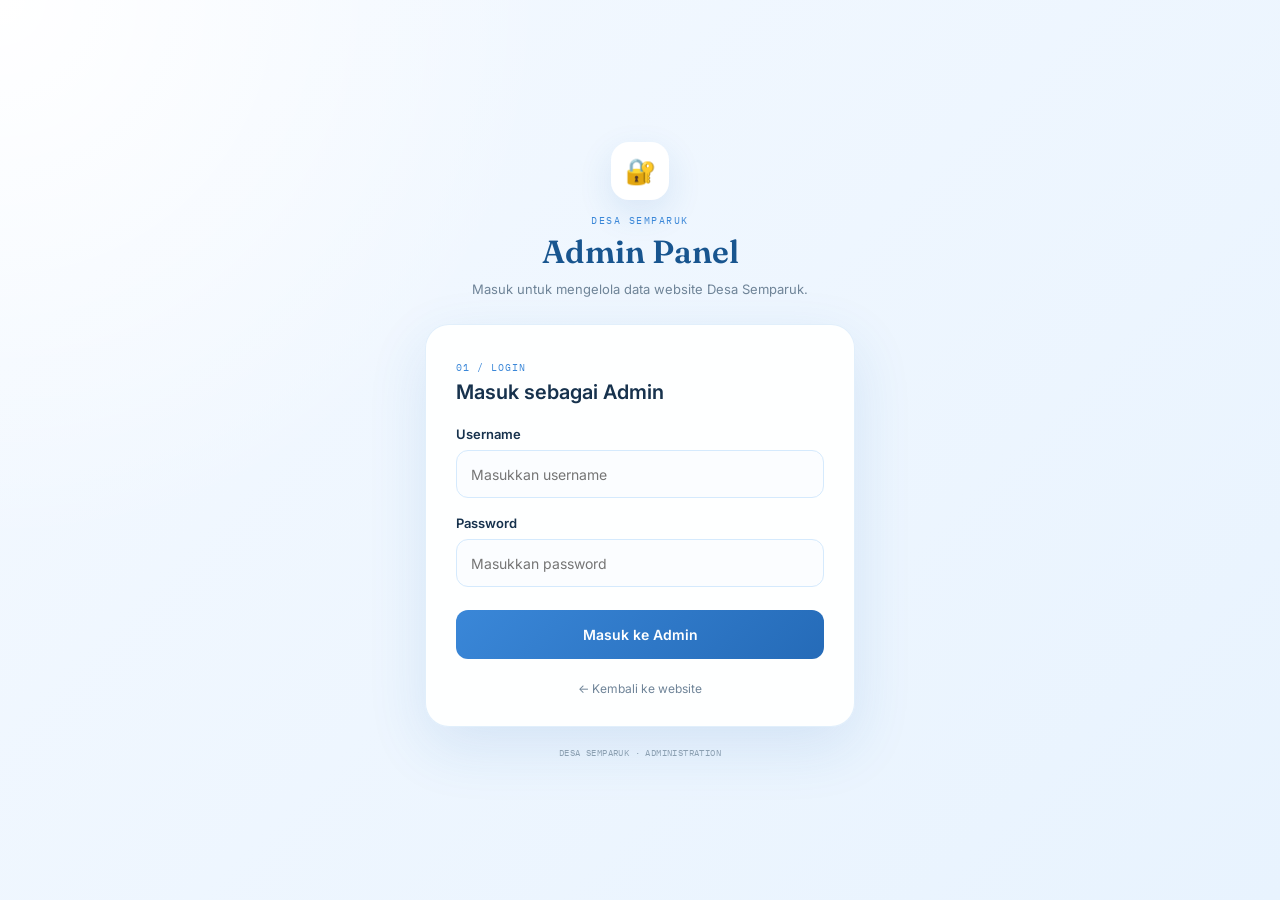
==== admin.html @ 19026e54 "Update admin.html" ====
<!DOCTYPE html>
<html lang="id">

<head>

  <meta charset="UTF-8">

  <meta
    name="viewport"
    content="width=device-width, initial-scale=1.0"
  >

  <title>Admin Desa Semparuk</title>


  <!-- GOOGLE FONTS -->

  <link rel="preconnect" href="https://fonts.googleapis.com">

  <link
    rel="preconnect"
    href="https://fonts.gstatic.com"
    crossorigin
  >

  <link
    href="https://fonts.googleapis.com/css2?family=Fraunces:opsz,wght@9..144,500;9..144,600&family=IBM+Plex+Mono:wght@400;500&family=Inter:wght@400;500;600&display=swap"
    rel="stylesheet"
  >


  <style>

    :root{
      --white:#ffffff;

      --sky-50:#f4f9ff;
      --sky-100:#e8f3fe;
      --sky-200:#d5eafd;

      --blue-400:#5da5e8;
      --blue-500:#3a87d8;
      --blue-600:#256bb8;
      --blue-700:#18558f;

      --text:#17324d;
      --muted:#6f8498;
    }


    *{
      margin:0;
      padding:0;
      box-sizing:border-box;
    }


    body{

      min-height:100vh;

      font-family:'Inter',sans-serif;

      color:var(--text);

      background:
        radial-gradient(
          circle at top left,
          #ffffff 0%,
          transparent 35%
        ),
        linear-gradient(
          135deg,
          var(--sky-50),
          var(--sky-100)
        );

      display:flex;

      align-items:center;

      justify-content:center;

      padding:24px;

    }


    .login-wrapper{

      width:100%;

      max-width:430px;

    }


    .brand{

      text-align:center;

      margin-bottom:25px;

    }


    .brand-icon{

      width:58px;

      height:58px;

      margin:0 auto 14px;

      border-radius:18px;

      display:flex;

      align-items:center;

      justify-content:center;

      background:var(--white);

      box-shadow:
        0 12px 35px
        rgba(37,107,184,.12);

      font-size:25px;

    }


    .brand small{

      display:block;

      margin-bottom:5px;

      font-family:'IBM Plex Mono',monospace;

      font-size:10px;

      letter-spacing:1.5px;

      color:var(--blue-500);

      text-transform:uppercase;

    }


    .brand h1{

      font-family:'Fraunces',serif;

      font-size:32px;

      font-weight:600;

      color:var(--blue-700);

    }


    .brand p{

      margin-top:8px;

      color:var(--muted);

      font-size:13px;

      line-height:1.6;

    }


    .login-card{

      background:rgba(255,255,255,.92);

      border:
        1px solid
        rgba(93,165,232,.18);

      border-radius:24px;

      padding:30px;

      box-shadow:
        0 20px 60px
        rgba(37,107,184,.12);

    }


    .card-title{

      margin-bottom:22px;

    }


    .card-title span{

      font-family:'IBM Plex Mono',monospace;

      font-size:10px;

      color:var(--blue-500);

      letter-spacing:1px;

    }


    .card-title h2{

      margin-top:5px;

      font-size:20px;

      font-weight:600;

    }


    .form-group{

      margin-bottom:17px;

    }


    .form-group label{

      display:block;

      margin-bottom:8px;

      font-size:13px;

      font-weight:600;

    }


    .input-wrap input{

      width:100%;

      height:48px;

      border:
        1px solid
        var(--sky-200);

      border-radius:12px;

      padding:0 14px;

      outline:none;

      background:#fbfdff;

      color:var(--text);

      font-family:'Inter',sans-serif;

      font-size:14px;

      transition:.25s ease;

    }


    .input-wrap input:focus{

      border-color:var(--blue-400);

      box-shadow:
        0 0 0 4px
        rgba(93,165,232,.10);

      background:#fff;

    }


    .login-button{

      width:100%;

      height:49px;

      margin-top:6px;

      border:0;

      border-radius:12px;

      background:
        linear-gradient(
          135deg,
          var(--blue-500),
          var(--blue-600)
        );

      color:white;

      font-family:'Inter',sans-serif;

      font-size:14px;

      font-weight:600;

      cursor:pointer;

      transition:.25s ease;

    }


    .login-button:hover{

      transform:translateY(-1px);

      box-shadow:
        0 10px 25px
        rgba(37,107,184,.20);

    }


    .login-button:disabled{

      opacity:.65;

      cursor:not-allowed;

      transform:none;

    }


    .status{

      display:none;

      margin-top:15px;

      padding:11px 13px;

      border-radius:10px;

      font-size:12px;

      line-height:1.5;

      text-align:center;

    }


    .status.error{

      display:block;

      background:#fff1f1;

      color:#b43d3d;

      border:
        1px solid
        #ffd4d4;

    }


    .status.success{

      display:block;

      background:#effaf3;

      color:#287548;

      border:
        1px solid
        #ccefd8;

    }


    .back{

      display:block;

      margin-top:22px;

      text-align:center;

      text-decoration:none;

      color:var(--muted);

      font-size:12px;

      transition:.2s ease;

    }


    .back:hover{

      color:var(--blue-600);

    }


    .footer{

      margin-top:20px;

      text-align:center;

      font-family:'IBM Plex Mono',monospace;

      font-size:9px;

      color:#8ca0b2;

      letter-spacing:.4px;

    }


    /* IFRAME UNTUK KOMUNIKASI DENGAN APPS SCRIPT */

    #loginFrame{

      display:none;

      width:0;

      height:0;

      border:0;

    }


    @media(max-width:480px){

      body{

        padding:18px;

      }


      .login-card{

        padding:24px 20px;

        border-radius:20px;

      }


      .brand h1{

        font-size:28px;

      }

    }

  </style>

</head>


<body>


  <main class="login-wrapper">


    <div class="brand">

      <div class="brand-icon">
        🔐
      </div>


      <small>
        DESA SEMPARUK
      </small>


      <h1>
        Admin Panel
      </h1>


      <p>
        Masuk untuk mengelola data website Desa Semparuk.
      </p>

    </div>



    <section class="login-card">


      <div class="card-title">

        <span>
          01 / LOGIN
        </span>

        <h2>
          Masuk sebagai Admin
        </h2>

      </div>



      <form
        id="loginForm"
        method="POST"
        target="loginFrame"
        action="https://script.google.com/macros/s/AKfycbyBFvYCEiIUC1S9t7jKcaav6xk0kthdHNKhEvwhRMbQl7oLGxrtjNQ9GLxC9vYx36rv/exec"
      >


        <div class="form-group">

          <label for="username">
            Username
          </label>

          <div class="input-wrap">

            <input
              type="text"
              id="username"
              name="username"
              placeholder="Masukkan username"
              autocomplete="username"
              required
            >

          </div>

        </div>



        <div class="form-group">

          <label for="password">
            Password
          </label>

          <div class="input-wrap">

            <input
              type="password"
              id="password"
              name="password"
              placeholder="Masukkan password"
              autocomplete="current-password"
              required
            >

          </div>

        </div>



        <button
          type="submit"
          class="login-button"
          id="loginButton"
        >
          Masuk ke Admin
        </button>


        <div
          id="status"
          class="status"
        ></div>


      </form>



      <a
        href="index.html"
        class="back"
      >
        ← Kembali ke website
      </a>


    </section>



    <div class="footer">

      DESA SEMPARUK · ADMINISTRATION

    </div>


  </main>



  <!-- FRAME TERSEMBUNYI -->

  <iframe
    name="loginFrame"
    id="loginFrame"
  ></iframe>



  <script>


    const form =
      document.getElementById("loginForm");


    const button =
      document.getElementById("loginButton");


    const status =
      document.getElementById("status");



    /* =========================
       TERIMA HASIL LOGIN
    ========================= */

    window.addEventListener(
      "message",
      function(event){

        if(
          event.origin !==
          "https://script.google.com"
        ){
          return;
        }


        const result = event.data;


        if(
          !result ||
          typeof result !== "object"
        ){
          return;
        }



        if(result.success){

          status.className =
            "status success";

          status.textContent =
            "Login berhasil! Selamat datang, Admin.";


          sessionStorage.setItem(
            "adminLoggedIn",
            "true"
          );


          sessionStorage.setItem(
            "adminUsername",
            document.getElementById(
              "username"
            ).value.trim()
          );


          button.disabled = true;

          button.textContent =
            "Login Berhasil ✓";


        }else{

          status.className =
            "status error";

          status.textContent =
            result.message;


          button.disabled = false;

          button.textContent =
            "Masuk ke Admin";

        }

      }
    );



    /* =========================
       SAAT FORM DIKIRIM
    ========================= */

    form.addEventListener(
      "submit",
      function(){

        status.className =
          "status";

        status.textContent = "";


        button.disabled = true;

        button.textContent =
          "Memeriksa...";

      }
    );


  </script>


</body>

</html>
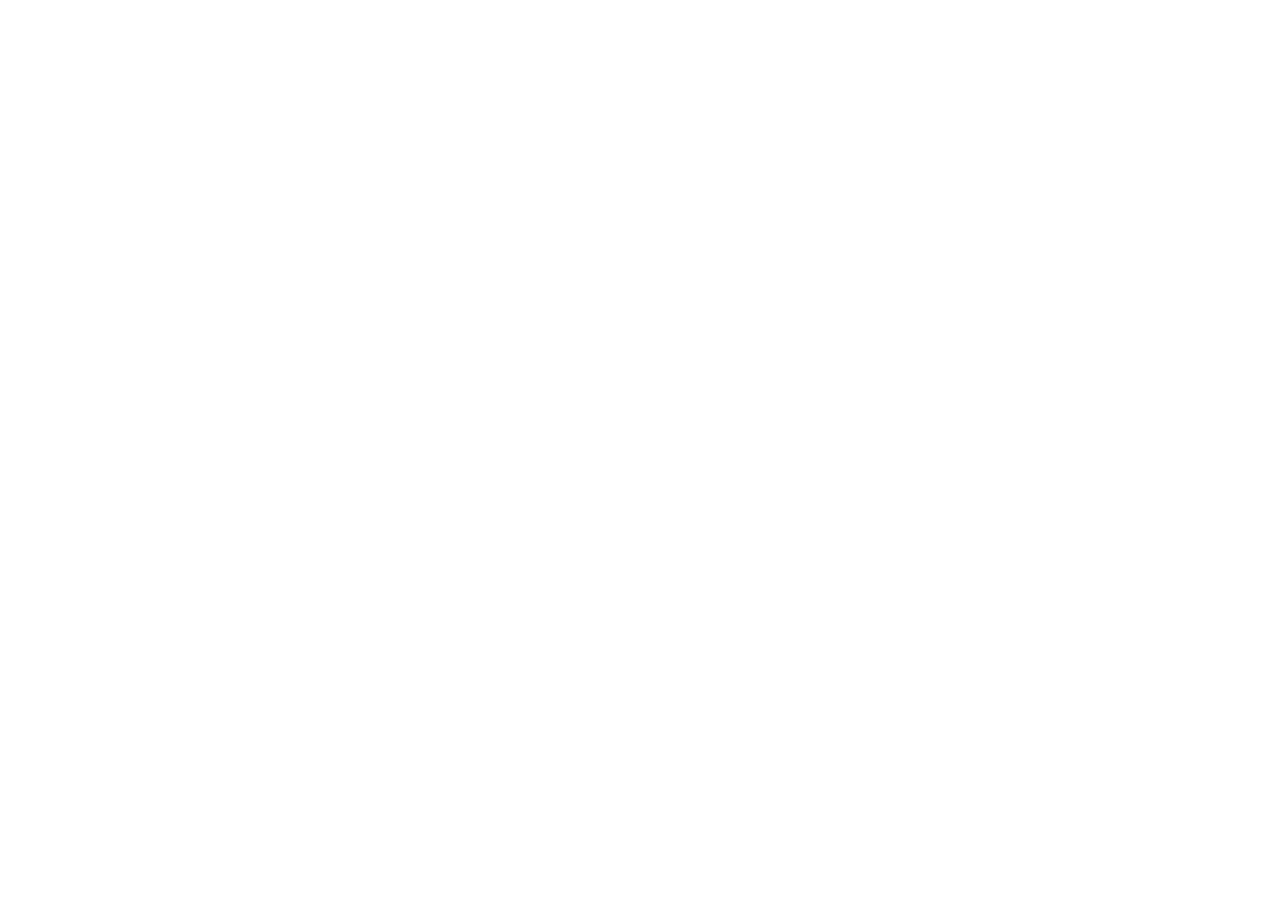
==== commit 57340521: "Update admin.html" ====
--- a/admin.html
+++ b/admin.html
@@ -1,760 +1,51 @@
 <!DOCTYPE html>
 <html lang="id">
-
 <head>
-
   <meta charset="UTF-8">
-
-  <meta
-    name="viewport"
-    content="width=device-width, initial-scale=1.0"
-  >
+  <meta name="viewport" content="width=device-width, initial-scale=1.0">
 
   <title>Admin Desa Semparuk</title>
 
-
-  <!-- GOOGLE FONTS -->
-
-  <link rel="preconnect" href="https://fonts.googleapis.com">
-
-  <link
-    rel="preconnect"
-    href="https://fonts.gstatic.com"
-    crossorigin
-  >
-
-  <link
-    href="https://fonts.googleapis.com/css2?family=Fraunces:opsz,wght@9..144,500;9..144,600&family=IBM+Plex+Mono:wght@400;500&family=Inter:wght@400;500;600&display=swap"
-    rel="stylesheet"
-  >
-
-
   <style>
-
-    :root{
-      --white:#ffffff;
-
-      --sky-50:#f4f9ff;
-      --sky-100:#e8f3fe;
-      --sky-200:#d5eafd;
-
-      --blue-400:#5da5e8;
-      --blue-500:#3a87d8;
-      --blue-600:#256bb8;
-      --blue-700:#18558f;
-
-      --text:#17324d;
-      --muted:#6f8498;
+    body{
+      margin:0;
+      min-height:100vh;
+      display:flex;
+      align-items:center;
+      justify-content:center;
+      background:#f4f9ff;
+      font-family:Arial,sans-serif;
+      color:#256bb8;
     }
 
-
-    *{
-      margin:0;
-      padding:0;
-      box-sizing:border-box;
+    .loading{
+      text-align:center;
     }
 
-
-    body{
-
-      min-height:100vh;
-
-      font-family:'Inter',sans-serif;
-
-      color:var(--text);
-
-      background:
-        radial-gradient(
-          circle at top left,
-          #ffffff 0%,
-          transparent 35%
-        ),
-        linear-gradient(
-          135deg,
-          var(--sky-50),
-          var(--sky-100)
-        );
-
-      display:flex;
-
-      align-items:center;
-
-      justify-content:center;
-
-      padding:24px;
-
+    .loading h2{
+      margin-bottom:8px;
     }
 
-
-    .login-wrapper{
-
-      width:100%;
-
-      max-width:430px;
-
+    .loading p{
+      color:#6b7280;
+      font-size:14px;
     }
-
-
-    .brand{
-
-      text-align:center;
-
-      margin-bottom:25px;
-
-    }
-
-
-    .brand-icon{
-
-      width:58px;
-
-      height:58px;
-
-      margin:0 auto 14px;
-
-      border-radius:18px;
-
-      display:flex;
-
-      align-items:center;
-
-      justify-content:center;
-
-      background:var(--white);
-
-      box-shadow:
-        0 12px 35px
-        rgba(37,107,184,.12);
-
-      font-size:25px;
-
-    }
-
-
-    .brand small{
-
-      display:block;
-
-      margin-bottom:5px;
-
-      font-family:'IBM Plex Mono',monospace;
-
-      font-size:10px;
-
-      letter-spacing:1.5px;
-
-      color:var(--blue-500);
-
-      text-transform:uppercase;
-
-    }
-
-
-    .brand h1{
-
-      font-family:'Fraunces',serif;
-
-      font-size:32px;
-
-      font-weight:600;
-
-      color:var(--blue-700);
-
-    }
-
-
-    .brand p{
-
-      margin-top:8px;
-
-      color:var(--muted);
-
-      font-size:13px;
-
-      line-height:1.6;
-
-    }
-
-
-    .login-card{
-
-      background:rgba(255,255,255,.92);
-
-      border:
-        1px solid
-        rgba(93,165,232,.18);
-
-      border-radius:24px;
-
-      padding:30px;
-
-      box-shadow:
-        0 20px 60px
-        rgba(37,107,184,.12);
-
-    }
-
-
-    .card-title{
-
-      margin-bottom:22px;
-
-    }
-
-
-    .card-title span{
-
-      font-family:'IBM Plex Mono',monospace;
-
-      font-size:10px;
-
-      color:var(--blue-500);
-
-      letter-spacing:1px;
-
-    }
-
-
-    .card-title h2{
-
-      margin-top:5px;
-
-      font-size:20px;
-
-      font-weight:600;
-
-    }
-
-
-    .form-group{
-
-      margin-bottom:17px;
-
-    }
-
-
-    .form-group label{
-
-      display:block;
-
-      margin-bottom:8px;
-
-      font-size:13px;
-
-      font-weight:600;
-
-    }
-
-
-    .input-wrap input{
-
-      width:100%;
-
-      height:48px;
-
-      border:
-        1px solid
-        var(--sky-200);
-
-      border-radius:12px;
-
-      padding:0 14px;
-
-      outline:none;
-
-      background:#fbfdff;
-
-      color:var(--text);
-
-      font-family:'Inter',sans-serif;
-
-      font-size:14px;
-
-      transition:.25s ease;
-
-    }
-
-
-    .input-wrap input:focus{
-
-      border-color:var(--blue-400);
-
-      box-shadow:
-        0 0 0 4px
-        rgba(93,165,232,.10);
-
-      background:#fff;
-
-    }
-
-
-    .login-button{
-
-      width:100%;
-
-      height:49px;
-
-      margin-top:6px;
-
-      border:0;
-
-      border-radius:12px;
-
-      background:
-        linear-gradient(
-          135deg,
-          var(--blue-500),
-          var(--blue-600)
-        );
-
-      color:white;
-
-      font-family:'Inter',sans-serif;
-
-      font-size:14px;
-
-      font-weight:600;
-
-      cursor:pointer;
-
-      transition:.25s ease;
-
-    }
-
-
-    .login-button:hover{
-
-      transform:translateY(-1px);
-
-      box-shadow:
-        0 10px 25px
-        rgba(37,107,184,.20);
-
-    }
-
-
-    .login-button:disabled{
-
-      opacity:.65;
-
-      cursor:not-allowed;
-
-      transform:none;
-
-    }
-
-
-    .status{
-
-      display:none;
-
-      margin-top:15px;
-
-      padding:11px 13px;
-
-      border-radius:10px;
-
-      font-size:12px;
-
-      line-height:1.5;
-
-      text-align:center;
-
-    }
-
-
-    .status.error{
-
-      display:block;
-
-      background:#fff1f1;
-
-      color:#b43d3d;
-
-      border:
-        1px solid
-        #ffd4d4;
-
-    }
-
-
-    .status.success{
-
-      display:block;
-
-      background:#effaf3;
-
-      color:#287548;
-
-      border:
-        1px solid
-        #ccefd8;
-
-    }
-
-
-    .back{
-
-      display:block;
-
-      margin-top:22px;
-
-      text-align:center;
-
-      text-decoration:none;
-
-      color:var(--muted);
-
-      font-size:12px;
-
-      transition:.2s ease;
-
-    }
-
-
-    .back:hover{
-
-      color:var(--blue-600);
-
-    }
-
-
-    .footer{
-
-      margin-top:20px;
-
-      text-align:center;
-
-      font-family:'IBM Plex Mono',monospace;
-
-      font-size:9px;
-
-      color:#8ca0b2;
-
-      letter-spacing:.4px;
-
-    }
-
-
-    /* IFRAME UNTUK KOMUNIKASI DENGAN APPS SCRIPT */
-
-    #loginFrame{
-
-      display:none;
-
-      width:0;
-
-      height:0;
-
-      border:0;
-
-    }
-
-
-    @media(max-width:480px){
-
-      body{
-
-        padding:18px;
-
-      }
-
-
-      .login-card{
-
-        padding:24px 20px;
-
-        border-radius:20px;
-
-      }
-
-
-      .brand h1{
-
-        font-size:28px;
-
-      }
-
-    }
-
   </style>
 
+  <script>
+    const ADMIN_URL =
+      "https://script.google.com/macros/s/AKfycbyBFvYCEiIUC1S9t7jKcaav6xk0kthdHNKhEvwhRMbQl7oLGxrtjNQ9GLxC9vYx36rv/exec";
+
+    window.location.replace(ADMIN_URL);
+  </script>
 </head>
-
 
 <body>
 
-
-  <main class="login-wrapper">
-
-
-    <div class="brand">
-
-      <div class="brand-icon">
-        🔐
-      </div>
-
-
-      <small>
-        DESA SEMPARUK
-      </small>
-
-
-      <h1>
-        Admin Panel
-      </h1>
-
-
-      <p>
-        Masuk untuk mengelola data website Desa Semparuk.
-      </p>
-
-    </div>
-
-
-
-    <section class="login-card">
-
-
-      <div class="card-title">
-
-        <span>
-          01 / LOGIN
-        </span>
-
-        <h2>
-          Masuk sebagai Admin
-        </h2>
-
-      </div>
-
-
-
-      <form
-        id="loginForm"
-        method="POST"
-        target="loginFrame"
-        action="https://script.google.com/macros/s/AKfycbyBFvYCEiIUC1S9t7jKcaav6xk0kthdHNKhEvwhRMbQl7oLGxrtjNQ9GLxC9vYx36rv/exec"
-      >
-
-
-        <div class="form-group">
-
-          <label for="username">
-            Username
-          </label>
-
-          <div class="input-wrap">
-
-            <input
-              type="text"
-              id="username"
-              name="username"
-              placeholder="Masukkan username"
-              autocomplete="username"
-              required
-            >
-
-          </div>
-
-        </div>
-
-
-
-        <div class="form-group">
-
-          <label for="password">
-            Password
-          </label>
-
-          <div class="input-wrap">
-
-            <input
-              type="password"
-              id="password"
-              name="password"
-              placeholder="Masukkan password"
-              autocomplete="current-password"
-              required
-            >
-
-          </div>
-
-        </div>
-
-
-
-        <button
-          type="submit"
-          class="login-button"
-          id="loginButton"
-        >
-          Masuk ke Admin
-        </button>
-
-
-        <div
-          id="status"
-          class="status"
-        ></div>
-
-
-      </form>
-
-
-
-      <a
-        href="index.html"
-        class="back"
-      >
-        ← Kembali ke website
-      </a>
-
-
-    </section>
-
-
-
-    <div class="footer">
-
-      DESA SEMPARUK · ADMINISTRATION
-
-    </div>
-
-
-  </main>
-
-
-
-  <!-- FRAME TERSEMBUNYI -->
-
-  <iframe
-    name="loginFrame"
-    id="loginFrame"
-  ></iframe>
-
-
-
-  <script>
-
-
-    const form =
-      document.getElementById("loginForm");
-
-
-    const button =
-      document.getElementById("loginButton");
-
-
-    const status =
-      document.getElementById("status");
-
-
-
-    /* =========================
-       TERIMA HASIL LOGIN
-    ========================= */
-
-    window.addEventListener(
-      "message",
-      function(event){
-
-        if(
-          event.origin !==
-          "https://script.google.com"
-        ){
-          return;
-        }
-
-
-        const result = event.data;
-
-
-        if(
-          !result ||
-          typeof result !== "object"
-        ){
-          return;
-        }
-
-
-
-        if(result.success){
-
-          status.className =
-            "status success";
-
-          status.textContent =
-            "Login berhasil! Selamat datang, Admin.";
-
-
-          sessionStorage.setItem(
-            "adminLoggedIn",
-            "true"
-          );
-
-
-          sessionStorage.setItem(
-            "adminUsername",
-            document.getElementById(
-              "username"
-            ).value.trim()
-          );
-
-
-          button.disabled = true;
-
-          button.textContent =
-            "Login Berhasil ✓";
-
-
-        }else{
-
-          status.className =
-            "status error";
-
-          status.textContent =
-            result.message;
-
-
-          button.disabled = false;
-
-          button.textContent =
-            "Masuk ke Admin";
-
-        }
-
-      }
-    );
-
-
-
-    /* =========================
-       SAAT FORM DIKIRIM
-    ========================= */
-
-    form.addEventListener(
-      "submit",
-      function(){
-
-        status.className =
-          "status";
-
-        status.textContent = "";
-
-
-        button.disabled = true;
-
-        button.textContent =
-          "Memeriksa...";
-
-      }
-    );
-
-
-  </script>
-
+  <div class="loading">
+    <h2>Admin Desa Semparuk</h2>
+    <p>Membuka halaman login...</p>
+  </div>
 
 </body>
-
 </html>
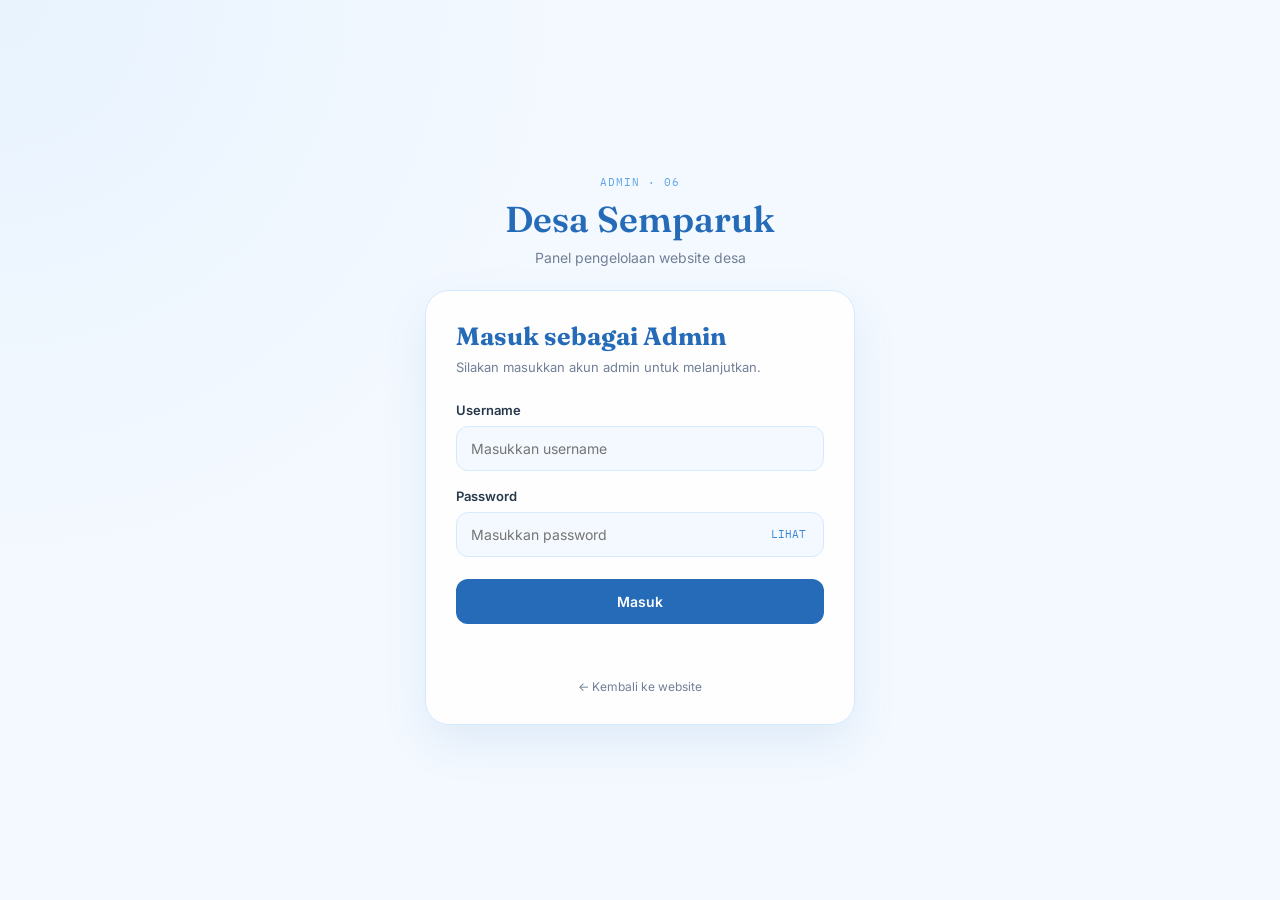
==== commit 6579c7af: "Update admin.html" ====
--- a/admin.html
+++ b/admin.html
@@ -4,48 +4,349 @@
   <meta charset="UTF-8">
   <meta name="viewport" content="width=device-width, initial-scale=1.0">
 
-  <title>Admin Desa Semparuk</title>
+  <title>Admin — Desa Semparuk</title>
+
+  <link rel="preconnect" href="https://fonts.googleapis.com">
+  <link rel="preconnect" href="https://fonts.gstatic.com" crossorigin>
+  <link href="https://fonts.googleapis.com/css2?family=Fraunces:opsz,wght@9..144,500;9..144,600&family=IBM+Plex+Mono:wght@400;500&family=Inter:wght@400;500;600&display=swap" rel="stylesheet">
 
   <style>
+    :root{
+      --white:#ffffff;
+      --sky-50:#f4f9ff;
+      --sky-100:#e8f3fe;
+      --sky-200:#d5eafd;
+      --blue-400:#5da5e8;
+      --blue-500:#3a87d8;
+      --blue-600:#256bb8;
+      --text:#26384a;
+      --muted:#718096;
+    }
+
+    *{
+      box-sizing:border-box;
+    }
+
     body{
       margin:0;
       min-height:100vh;
+      background:
+        radial-gradient(circle at top left, #e8f3fe 0%, transparent 38%),
+        var(--sky-50);
+      color:var(--text);
+      font-family:'Inter',sans-serif;
       display:flex;
       align-items:center;
       justify-content:center;
-      background:#f4f9ff;
-      font-family:Arial,sans-serif;
-      color:#256bb8;
-    }
-
-    .loading{
+      padding:24px;
+    }
+
+    .login-wrap{
+      width:100%;
+      max-width:430px;
+    }
+
+    .brand{
       text-align:center;
-    }
-
-    .loading h2{
+      margin-bottom:24px;
+    }
+
+    .brand-number{
+      display:block;
       margin-bottom:8px;
-    }
-
-    .loading p{
-      color:#6b7280;
+      color:var(--blue-400);
+      font-family:'IBM Plex Mono',monospace;
+      font-size:11px;
+      letter-spacing:1px;
+    }
+
+    .brand h1{
+      margin:0;
+      color:var(--blue-600);
+      font-family:'Fraunces',serif;
+      font-size:36px;
+      font-weight:600;
+    }
+
+    .brand p{
+      margin:8px 0 0;
+      color:var(--muted);
       font-size:14px;
     }
+
+    .login-card{
+      background:rgba(255,255,255,.92);
+      border:1px solid var(--sky-200);
+      border-radius:24px;
+      padding:30px;
+      box-shadow:0 18px 45px rgba(37,107,184,.10);
+    }
+
+    .card-title{
+      margin-bottom:24px;
+    }
+
+    .card-title h2{
+      margin:0 0 6px;
+      color:var(--blue-600);
+      font-family:'Fraunces',serif;
+      font-size:25px;
+    }
+
+    .card-title p{
+      margin:0;
+      color:var(--muted);
+      font-size:13px;
+      line-height:1.6;
+    }
+
+    .field{
+      margin-bottom:17px;
+    }
+
+    .field label{
+      display:block;
+      margin-bottom:8px;
+      color:var(--text);
+      font-size:13px;
+      font-weight:600;
+    }
+
+    .field input{
+      width:100%;
+      padding:13px 14px;
+      border:1px solid var(--sky-200);
+      border-radius:12px;
+      outline:none;
+      background:var(--sky-50);
+      color:var(--text);
+      font-family:'Inter',sans-serif;
+      font-size:14px;
+      transition:.25s;
+    }
+
+    .field input:focus{
+      border-color:var(--blue-400);
+      background:white;
+      box-shadow:0 0 0 3px rgba(93,165,232,.12);
+    }
+
+    .password-box{
+      position:relative;
+    }
+
+    .password-box input{
+      padding-right:70px;
+    }
+
+    .toggle-password{
+      position:absolute;
+      right:12px;
+      top:50%;
+      transform:translateY(-50%);
+      border:0;
+      background:none;
+      color:var(--blue-500);
+      cursor:pointer;
+      font-family:'IBM Plex Mono',monospace;
+      font-size:11px;
+    }
+
+    .login-btn{
+      width:100%;
+      margin-top:5px;
+      padding:14px;
+      border:0;
+      border-radius:12px;
+      background:var(--blue-600);
+      color:white;
+      font-family:'Inter',sans-serif;
+      font-size:14px;
+      font-weight:600;
+      cursor:pointer;
+      transition:.25s;
+    }
+
+    .login-btn:hover{
+      background:var(--blue-500);
+      transform:translateY(-1px);
+    }
+
+    .login-btn:disabled{
+      opacity:.65;
+      cursor:not-allowed;
+      transform:none;
+    }
+
+    .status{
+      min-height:20px;
+      margin-top:15px;
+      text-align:center;
+      font-size:13px;
+    }
+
+    .back{
+      display:block;
+      margin-top:20px;
+      text-align:center;
+      color:var(--muted);
+      text-decoration:none;
+      font-size:12px;
+    }
+
+    .back:hover{
+      color:var(--blue-600);
+    }
+
+    @media(max-width:480px){
+      .login-card{
+        padding:24px;
+        border-radius:20px;
+      }
+
+      .brand h1{
+        font-size:31px;
+      }
+    }
   </style>
+</head>
+
+<body>
+
+  <main class="login-wrap">
+
+    <div class="brand">
+      <span class="brand-number">ADMIN · 06</span>
+      <h1>Desa Semparuk</h1>
+      <p>Panel pengelolaan website desa</p>
+    </div>
+
+    <section class="login-card">
+
+      <div class="card-title">
+        <h2>Masuk sebagai Admin</h2>
+        <p>Silakan masukkan akun admin untuk melanjutkan.</p>
+      </div>
+
+      <form id="loginForm">
+
+        <div class="field">
+          <label for="username">Username</label>
+          <input
+            type="text"
+            id="username"
+            placeholder="Masukkan username"
+            autocomplete="username"
+            required
+          >
+        </div>
+
+        <div class="field">
+          <label for="password">Password</label>
+
+          <div class="password-box">
+            <input
+              type="password"
+              id="password"
+              placeholder="Masukkan password"
+              autocomplete="current-password"
+              required
+            >
+
+            <button
+              type="button"
+              class="toggle-password"
+              id="togglePassword"
+            >
+              LIHAT
+            </button>
+          </div>
+        </div>
+
+        <button type="submit" class="login-btn" id="loginBtn">
+          Masuk
+        </button>
+
+        <div class="status" id="status"></div>
+
+      </form>
+
+      <a href="index.html" class="back">
+        ← Kembali ke website
+      </a>
+
+    </section>
+
+  </main>
 
   <script>
-    const ADMIN_URL =
+    const API_URL =
       "https://script.google.com/macros/s/AKfycbyBFvYCEiIUC1S9t7jKcaav6xk0kthdHNKhEvwhRMbQl7oLGxrtjNQ9GLxC9vYx36rv/exec";
 
-    window.location.replace(ADMIN_URL);
+    const form = document.getElementById("loginForm");
+    const username = document.getElementById("username");
+    const password = document.getElementById("password");
+    const loginBtn = document.getElementById("loginBtn");
+    const status = document.getElementById("status");
+    const togglePassword = document.getElementById("togglePassword");
+
+    togglePassword.addEventListener("click", function(){
+      if(password.type === "password"){
+        password.type = "text";
+        togglePassword.textContent = "SEMBUNYI";
+      }else{
+        password.type = "password";
+        togglePassword.textContent = "LIHAT";
+      }
+    });
+
+    form.addEventListener("submit", async function(e){
+      e.preventDefault();
+
+      loginBtn.disabled = true;
+      loginBtn.textContent = "Memeriksa...";
+      status.textContent = "";
+      status.style.color = "";
+
+      try{
+        const response = await fetch(API_URL, {
+          method:"POST",
+          headers:{
+            "Content-Type":"text/plain;charset=utf-8"
+          },
+          body:JSON.stringify({
+            username:username.value,
+            password:password.value
+          })
+        });
+
+        const result = await response.json();
+
+        if(result.success){
+          status.style.color = "#256bb8";
+          status.textContent = "Login berhasil.";
+
+          setTimeout(function(){
+            window.location.href = "dashboard.html";
+          }, 500);
+
+        }else{
+          status.style.color = "#d65c5c";
+          status.textContent = result.message;
+
+          loginBtn.disabled = false;
+          loginBtn.textContent = "Masuk";
+        }
+
+      }catch(error){
+        status.style.color = "#d65c5c";
+        status.textContent = "Tidak dapat terhubung ke server.";
+
+        loginBtn.disabled = false;
+        loginBtn.textContent = "Masuk";
+      }
+    });
   </script>
-</head>
-
-<body>
-
-  <div class="loading">
-    <h2>Admin Desa Semparuk</h2>
-    <p>Membuka halaman login...</p>
-  </div>
 
 </body>
 </html>
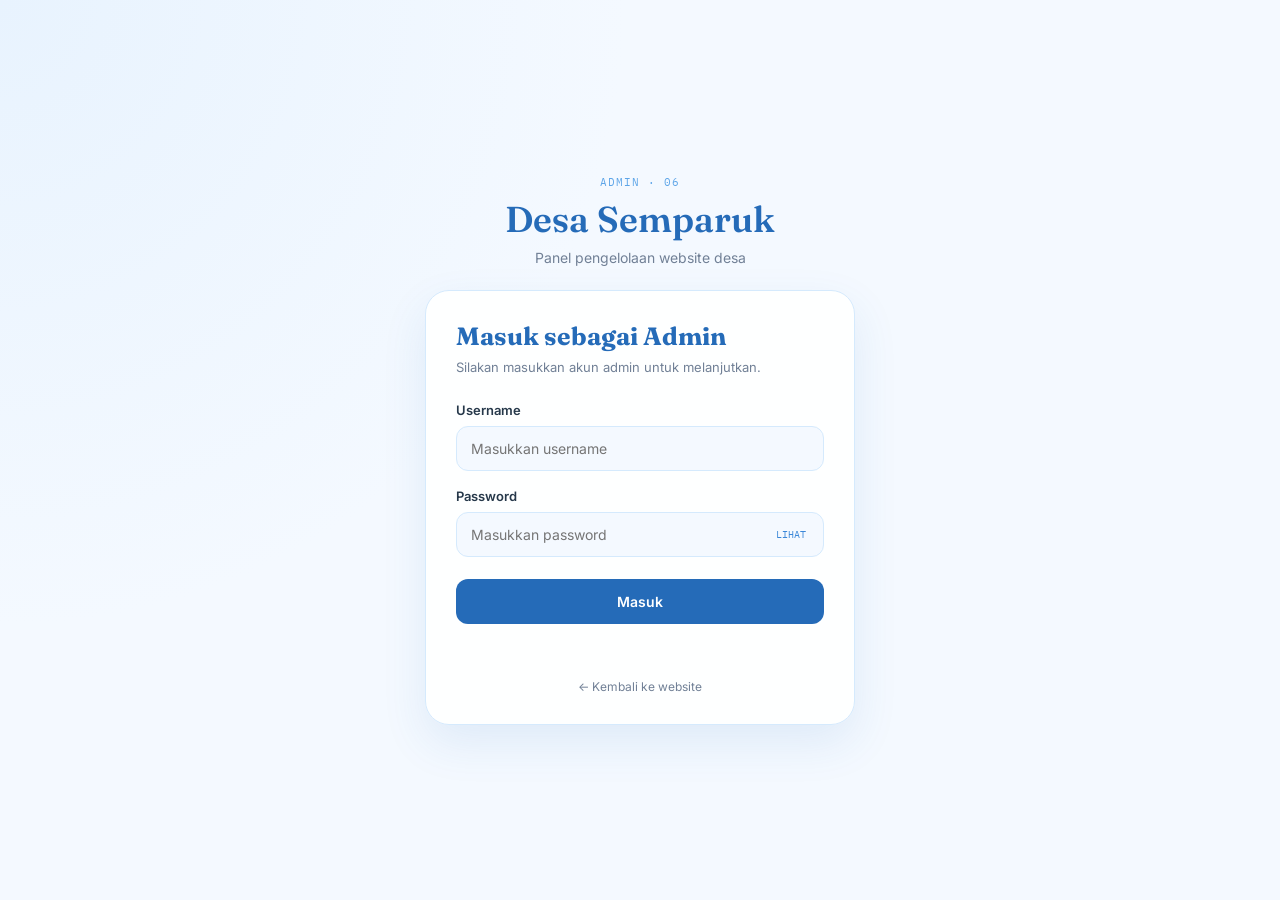
==== commit f2ff8451: "Update admin.html" ====
--- a/admin.html
+++ b/admin.html
@@ -8,6 +8,7 @@
 
   <link rel="preconnect" href="https://fonts.googleapis.com">
   <link rel="preconnect" href="https://fonts.gstatic.com" crossorigin>
+
   <link href="https://fonts.googleapis.com/css2?family=Fraunces:opsz,wght@9..144,500;9..144,600&family=IBM+Plex+Mono:wght@400;500&family=Inter:wght@400;500;600&display=swap" rel="stylesheet">
 
   <style>
@@ -21,6 +22,7 @@
       --blue-600:#256bb8;
       --text:#26384a;
       --muted:#718096;
+      --danger:#d65c5c;
     }
 
     *{
@@ -30,15 +32,22 @@
     body{
       margin:0;
       min-height:100vh;
-      background:
-        radial-gradient(circle at top left, #e8f3fe 0%, transparent 38%),
-        var(--sky-50);
-      color:var(--text);
-      font-family:'Inter',sans-serif;
+      padding:24px;
+
       display:flex;
       align-items:center;
       justify-content:center;
-      padding:24px;
+
+      background:
+        radial-gradient(
+          circle at top left,
+          var(--sky-100),
+          transparent 40%
+        ),
+        var(--sky-50);
+
+      color:var(--text);
+      font-family:'Inter',sans-serif;
     }
 
     .login-wrap{
@@ -54,7 +63,9 @@
     .brand-number{
       display:block;
       margin-bottom:8px;
+
       color:var(--blue-400);
+
       font-family:'IBM Plex Mono',monospace;
       font-size:11px;
       letter-spacing:1px;
@@ -62,7 +73,9 @@
 
     .brand h1{
       margin:0;
+
       color:var(--blue-600);
+
       font-family:'Fraunces',serif;
       font-size:36px;
       font-weight:600;
@@ -70,16 +83,21 @@
 
     .brand p{
       margin:8px 0 0;
+
       color:var(--muted);
       font-size:14px;
     }
 
     .login-card{
-      background:rgba(255,255,255,.92);
+      padding:30px;
+
+      background:rgba(255,255,255,.94);
+
       border:1px solid var(--sky-200);
       border-radius:24px;
-      padding:30px;
-      box-shadow:0 18px 45px rgba(37,107,184,.10);
+
+      box-shadow:
+        0 18px 45px rgba(37,107,184,.10);
     }
 
     .card-title{
@@ -88,13 +106,16 @@
 
     .card-title h2{
       margin:0 0 6px;
+
       color:var(--blue-600);
+
       font-family:'Fraunces',serif;
       font-size:25px;
     }
 
     .card-title p{
       margin:0;
+
       color:var(--muted);
       font-size:13px;
       line-height:1.6;
@@ -107,6 +128,7 @@
     .field label{
       display:block;
       margin-bottom:8px;
+
       color:var(--text);
       font-size:13px;
       font-weight:600;
@@ -115,20 +137,27 @@
     .field input{
       width:100%;
       padding:13px 14px;
+
       border:1px solid var(--sky-200);
       border-radius:12px;
+
       outline:none;
+
       background:var(--sky-50);
       color:var(--text);
+
       font-family:'Inter',sans-serif;
       font-size:14px;
+
       transition:.25s;
     }
 
     .field input:focus{
       border-color:var(--blue-400);
-      background:white;
-      box-shadow:0 0 0 3px rgba(93,165,232,.12);
+      background:var(--white);
+
+      box-shadow:
+        0 0 0 3px rgba(93,165,232,.12);
     }
 
     .password-box{
@@ -136,7 +165,7 @@
     }
 
     .password-box input{
-      padding-right:70px;
+      padding-right:75px;
     }
 
     .toggle-password{
@@ -144,26 +173,35 @@
       right:12px;
       top:50%;
       transform:translateY(-50%);
+
       border:0;
       background:none;
+
       color:var(--blue-500);
+
       cursor:pointer;
+
       font-family:'IBM Plex Mono',monospace;
-      font-size:11px;
+      font-size:10px;
     }
 
     .login-btn{
       width:100%;
       margin-top:5px;
       padding:14px;
+
       border:0;
       border-radius:12px;
+
       background:var(--blue-600);
       color:white;
+
       font-family:'Inter',sans-serif;
       font-size:14px;
       font-weight:600;
+
       cursor:pointer;
+
       transition:.25s;
     }
 
@@ -181,6 +219,7 @@
     .status{
       min-height:20px;
       margin-top:15px;
+
       text-align:center;
       font-size:13px;
     }
@@ -188,9 +227,12 @@
     .back{
       display:block;
       margin-top:20px;
+
+      color:var(--muted);
+
       text-align:center;
-      color:var(--muted);
       text-decoration:none;
+
       font-size:12px;
     }
 
@@ -198,7 +240,20 @@
       color:var(--blue-600);
     }
 
+    /* Iframe untuk komunikasi dengan Apps Script */
+    #loginFrame{
+      display:none;
+      width:0;
+      height:0;
+      border:0;
+    }
+
     @media(max-width:480px){
+
+      body{
+        padding:18px;
+      }
+
       .login-card{
         padding:24px;
         border-radius:20px;
@@ -207,6 +262,7 @@
       .brand h1{
         font-size:31px;
       }
+
     }
   </style>
 </head>
@@ -216,22 +272,50 @@
   <main class="login-wrap">
 
     <div class="brand">
-      <span class="brand-number">ADMIN · 06</span>
-      <h1>Desa Semparuk</h1>
-      <p>Panel pengelolaan website desa</p>
+
+      <span class="brand-number">
+        ADMIN · 06
+      </span>
+
+      <h1>
+        Desa Semparuk
+      </h1>
+
+      <p>
+        Panel pengelolaan website desa
+      </p>
+
     </div>
 
+
     <section class="login-card">
 
       <div class="card-title">
-        <h2>Masuk sebagai Admin</h2>
-        <p>Silakan masukkan akun admin untuk melanjutkan.</p>
+
+        <h2>
+          Masuk sebagai Admin
+        </h2>
+
+        <p>
+          Silakan masukkan akun admin untuk melanjutkan.
+        </p>
+
       </div>
 
-      <form id="loginForm">
+
+      <form
+        id="loginForm"
+        method="POST"
+        target="loginFrame"
+        action="https://script.google.com/macros/s/AKfycbyBFvYCEiIUC1S9t7jKcaav6xk0kthdHNKhEvwhRMbQl7oLGxrtjNQ9GLxC9vYx36rv/exec"
+      >
 
         <div class="field">
-          <label for="username">Username</label>
+
+          <label for="username">
+            Username
+          </label>
+
           <input
             type="text"
             id="username"
@@ -239,12 +323,18 @@
             autocomplete="username"
             required
           >
+
         </div>
 
+
         <div class="field">
-          <label for="password">Password</label>
+
+          <label for="password">
+            Password
+          </label>
 
           <div class="password-box">
+
             <input
               type="password"
               id="password"
@@ -260,18 +350,33 @@
             >
               LIHAT
             </button>
+
           </div>
+
         </div>
 
-        <button type="submit" class="login-btn" id="loginBtn">
+
+        <button
+          type="submit"
+          class="login-btn"
+          id="loginBtn"
+        >
           Masuk
         </button>
 
-        <div class="status" id="status"></div>
+
+        <div
+          class="status"
+          id="status"
+        ></div>
 
       </form>
 
-      <a href="index.html" class="back">
+
+      <a
+        href="index.html"
+        class="back"
+      >
         ← Kembali ke website
       </a>
 
@@ -279,73 +384,228 @@
 
   </main>
 
+
+  <iframe
+    name="loginFrame"
+    id="loginFrame"
+  ></iframe>
+
+
   <script>
+
     const API_URL =
       "https://script.google.com/macros/s/AKfycbyBFvYCEiIUC1S9t7jKcaav6xk0kthdHNKhEvwhRMbQl7oLGxrtjNQ9GLxC9vYx36rv/exec";
 
-    const form = document.getElementById("loginForm");
-    const username = document.getElementById("username");
-    const password = document.getElementById("password");
-    const loginBtn = document.getElementById("loginBtn");
-    const status = document.getElementById("status");
-    const togglePassword = document.getElementById("togglePassword");
-
-    togglePassword.addEventListener("click", function(){
-      if(password.type === "password"){
-        password.type = "text";
-        togglePassword.textContent = "SEMBUNYI";
-      }else{
-        password.type = "password";
-        togglePassword.textContent = "LIHAT";
+
+    const form =
+      document.getElementById("loginForm");
+
+    const username =
+      document.getElementById("username");
+
+    const password =
+      document.getElementById("password");
+
+    const loginBtn =
+      document.getElementById("loginBtn");
+
+    const status =
+      document.getElementById("status");
+
+    const togglePassword =
+      document.getElementById("togglePassword");
+
+
+    /* Tampilkan / sembunyikan password */
+
+    togglePassword.addEventListener(
+      "click",
+      function(){
+
+        if(password.type === "password"){
+
+          password.type = "text";
+
+          togglePassword.textContent =
+            "SEMBUNYI";
+
+        }else{
+
+          password.type = "password";
+
+          togglePassword.textContent =
+            "LIHAT";
+
+        }
+
       }
-    });
-
-    form.addEventListener("submit", async function(e){
-      e.preventDefault();
-
-      loginBtn.disabled = true;
-      loginBtn.textContent = "Memeriksa...";
-      status.textContent = "";
-      status.style.color = "";
-
-      try{
-        const response = await fetch(API_URL, {
-          method:"POST",
-          headers:{
-            "Content-Type":"text/plain;charset=utf-8"
-          },
-          body:JSON.stringify({
-            username:username.value,
-            password:password.value
-          })
+    );
+
+
+    /* Proses login */
+
+    form.addEventListener(
+      "submit",
+      function(e){
+
+        e.preventDefault();
+
+
+        const usernameValue =
+          username.value.trim();
+
+        const passwordValue =
+          password.value;
+
+
+        if(!usernameValue || !passwordValue){
+          return;
+        }
+
+
+        status.textContent = "";
+
+        loginBtn.disabled = true;
+
+        loginBtn.textContent =
+          "Memeriksa...";
+
+
+        /*
+          Buat payload untuk dikirim
+          ke Apps Script.
+        */
+
+        const payload = JSON.stringify({
+
+          username: usernameValue,
+
+          password: passwordValue
+
         });
 
-        const result = await response.json();
-
-        if(result.success){
-          status.style.color = "#256bb8";
-          status.textContent = "Login berhasil.";
-
-          setTimeout(function(){
-            window.location.href = "dashboard.html";
-          }, 500);
-
-        }else{
-          status.style.color = "#d65c5c";
-          status.textContent = result.message;
-
-          loginBtn.disabled = false;
-          loginBtn.textContent = "Masuk";
+
+        /*
+          Input tersembunyi.
+          Hanya SATU input bernama payload.
+        */
+
+        const hiddenInput =
+          document.createElement("input");
+
+        hiddenInput.type = "hidden";
+
+        hiddenInput.name = "payload";
+
+        hiddenInput.value = payload;
+
+
+        form.appendChild(hiddenInput);
+
+
+        /*
+          Kirim form ke Apps Script
+          melalui iframe tersembunyi.
+        */
+
+        form.submit();
+
+
+        /*
+          Hapus input setelah dikirim
+          agar tidak menumpuk jika mencoba
+          login lagi.
+        */
+
+        setTimeout(function(){
+
+          hiddenInput.remove();
+
+        },1000);
+
+      }
+    );
+
+
+    /*
+      Menerima hasil dari Apps Script.
+    */
+
+    window.addEventListener(
+      "message",
+      function(event){
+
+        try{
+
+          let result = event.data;
+
+
+          /*
+            Apps Script mengirim hasil
+            dalam bentuk JSON string.
+          */
+
+          if(typeof result === "string"){
+
+            result = JSON.parse(result);
+
+          }
+
+
+          if(result.success === true){
+
+            status.style.color =
+              "#256bb8";
+
+            status.textContent =
+              "Login berhasil.";
+
+
+            loginBtn.textContent =
+              "Berhasil";
+
+
+            /*
+              Setelah login berhasil,
+              tetap berada di GitHub Pages.
+            */
+
+            setTimeout(function(){
+
+              window.location.href =
+                "dashboard.html";
+
+            },600);
+
+
+          }else{
+
+            status.style.color =
+              "#d65c5c";
+
+            status.textContent =
+              result.message ||
+              "Username atau password salah.";
+
+            loginBtn.disabled = false;
+
+            loginBtn.textContent =
+              "Masuk";
+
+          }
+
+        }catch(error){
+
+          console.log(
+            "Respons login tidak dikenali:",
+            error
+          );
+
         }
 
-      }catch(error){
-        status.style.color = "#d65c5c";
-        status.textContent = "Tidak dapat terhubung ke server.";
-
-        loginBtn.disabled = false;
-        loginBtn.textContent = "Masuk";
       }
-    });
+    );
+
   </script>
 
 </body>
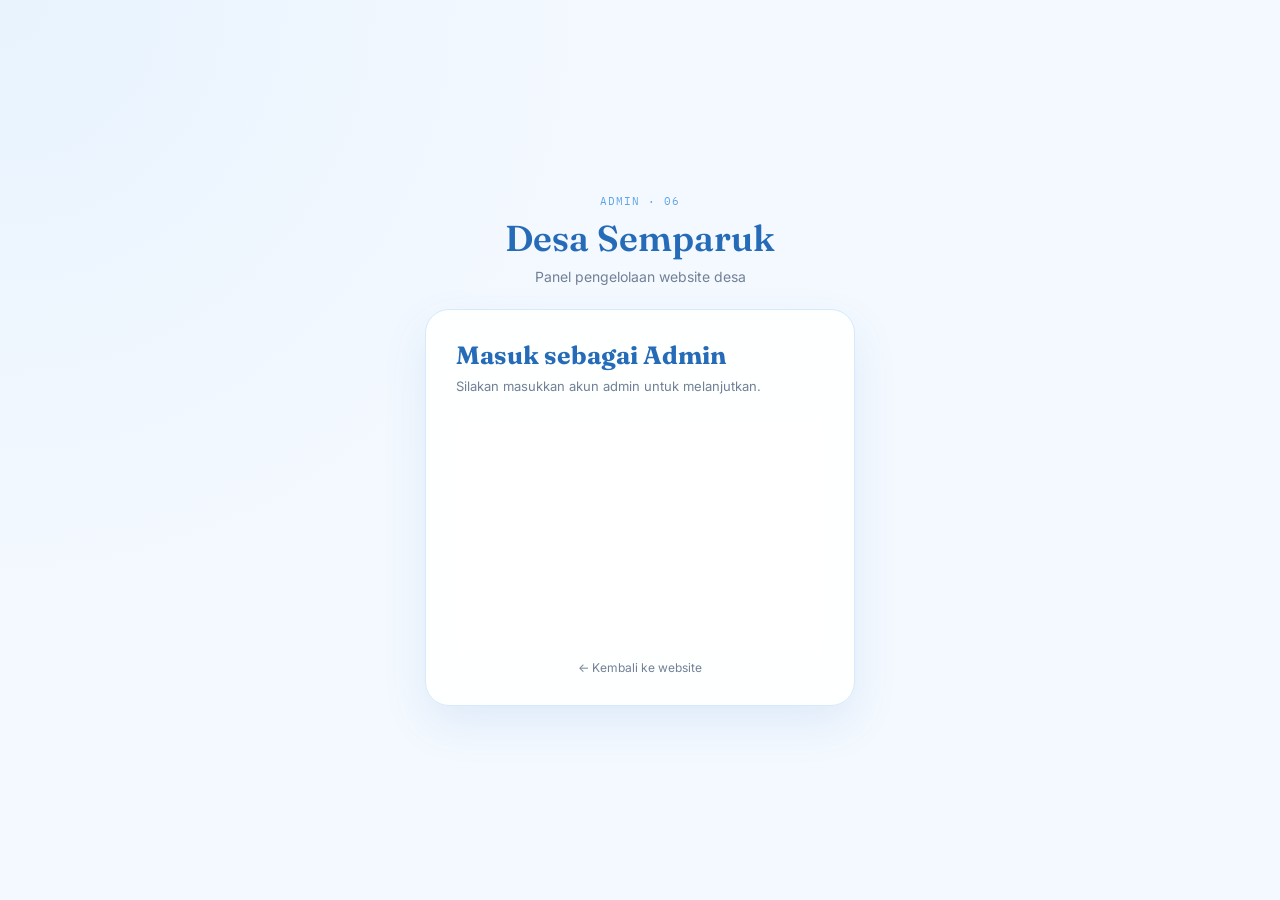
==== commit c0e24406: "Update admin.html" ====
--- a/admin.html
+++ b/admin.html
@@ -1,41 +1,77 @@
 <!DOCTYPE html>
 <html lang="id">
+
 <head>
+
   <meta charset="UTF-8">
-  <meta name="viewport" content="width=device-width, initial-scale=1.0">
+
+  <meta
+    name="viewport"
+    content="width=device-width, initial-scale=1.0"
+  >
 
   <title>Admin — Desa Semparuk</title>
 
-  <link rel="preconnect" href="https://fonts.googleapis.com">
-  <link rel="preconnect" href="https://fonts.gstatic.com" crossorigin>
-
-  <link href="https://fonts.googleapis.com/css2?family=Fraunces:opsz,wght@9..144,500;9..144,600&family=IBM+Plex+Mono:wght@400;500&family=Inter:wght@400;500;600&display=swap" rel="stylesheet">
+
+  <link
+    rel="preconnect"
+    href="https://fonts.googleapis.com"
+  >
+
+  <link
+    rel="preconnect"
+    href="https://fonts.gstatic.com"
+    crossorigin
+  >
+
+  <link
+    href="https://fonts.googleapis.com/css2?family=Fraunces:opsz,wght@9..144,500;9..144,600&family=IBM+Plex+Mono:wght@400;500&family=Inter:wght@400;500;600&display=swap"
+    rel="stylesheet"
+  >
+
 
   <style>
+
     :root{
+
       --white:#ffffff;
+
       --sky-50:#f4f9ff;
+
       --sky-100:#e8f3fe;
+
       --sky-200:#d5eafd;
+
       --blue-400:#5da5e8;
+
       --blue-500:#3a87d8;
+
       --blue-600:#256bb8;
+
       --text:#26384a;
+
       --muted:#718096;
-      --danger:#d65c5c;
-    }
+
+    }
+
 
     *{
       box-sizing:border-box;
     }
 
+
     body{
+
       margin:0;
+
       min-height:100vh;
+
       padding:24px;
 
       display:flex;
+
       align-items:center;
+
       justify-content:center;
 
       background:
@@ -47,229 +83,201 @@
         var(--sky-50);
 
       color:var(--text);
+
       font-family:'Inter',sans-serif;
-    }
+
+    }
+
 
     .login-wrap{
+
       width:100%;
+
       max-width:430px;
-    }
+
+    }
+
 
     .brand{
+
       text-align:center;
+
       margin-bottom:24px;
-    }
+
+    }
+
 
     .brand-number{
+
       display:block;
+
       margin-bottom:8px;
 
       color:var(--blue-400);
 
       font-family:'IBM Plex Mono',monospace;
+
       font-size:11px;
+
       letter-spacing:1px;
-    }
+
+    }
+
 
     .brand h1{
+
       margin:0;
 
       color:var(--blue-600);
 
       font-family:'Fraunces',serif;
+
       font-size:36px;
+
       font-weight:600;
-    }
+
+    }
+
 
     .brand p{
+
       margin:8px 0 0;
 
       color:var(--muted);
+
       font-size:14px;
-    }
+
+    }
+
 
     .login-card{
+
       padding:30px;
 
       background:rgba(255,255,255,.94);
 
       border:1px solid var(--sky-200);
+
       border-radius:24px;
 
       box-shadow:
         0 18px 45px rgba(37,107,184,.10);
-    }
+
+    }
+
 
     .card-title{
+
       margin-bottom:24px;
-    }
+
+    }
+
 
     .card-title h2{
+
       margin:0 0 6px;
 
       color:var(--blue-600);
 
       font-family:'Fraunces',serif;
+
       font-size:25px;
-    }
+
+    }
+
 
     .card-title p{
+
       margin:0;
 
       color:var(--muted);
+
       font-size:13px;
+
       line-height:1.6;
-    }
-
-    .field{
-      margin-bottom:17px;
-    }
-
-    .field label{
+
+    }
+
+
+    /*
+      Apps Script login iframe
+    */
+
+    #loginFrame{
+
       display:block;
-      margin-bottom:8px;
-
-      color:var(--text);
-      font-size:13px;
-      font-weight:600;
-    }
-
-    .field input{
+
       width:100%;
-      padding:13px 14px;
-
-      border:1px solid var(--sky-200);
-      border-radius:12px;
-
-      outline:none;
-
-      background:var(--sky-50);
-      color:var(--text);
-
-      font-family:'Inter',sans-serif;
-      font-size:14px;
-
-      transition:.25s;
-    }
-
-    .field input:focus{
-      border-color:var(--blue-400);
-      background:var(--white);
-
-      box-shadow:
-        0 0 0 3px rgba(93,165,232,.12);
-    }
-
-    .password-box{
-      position:relative;
-    }
-
-    .password-box input{
-      padding-right:75px;
-    }
-
-    .toggle-password{
-      position:absolute;
-      right:12px;
-      top:50%;
-      transform:translateY(-50%);
+
+      height:230px;
 
       border:0;
-      background:none;
-
-      color:var(--blue-500);
-
-      cursor:pointer;
-
-      font-family:'IBM Plex Mono',monospace;
-      font-size:10px;
-    }
-
-    .login-btn{
-      width:100%;
-      margin-top:5px;
-      padding:14px;
-
-      border:0;
-      border-radius:12px;
-
-      background:var(--blue-600);
-      color:white;
-
-      font-family:'Inter',sans-serif;
-      font-size:14px;
-      font-weight:600;
-
-      cursor:pointer;
-
-      transition:.25s;
-    }
-
-    .login-btn:hover{
-      background:var(--blue-500);
-      transform:translateY(-1px);
-    }
-
-    .login-btn:disabled{
-      opacity:.65;
-      cursor:not-allowed;
-      transform:none;
-    }
-
-    .status{
-      min-height:20px;
-      margin-top:15px;
+
+      background:white;
+
+    }
+
+
+    .back{
+
+      display:block;
+
+      margin-top:10px;
+
+      color:var(--muted);
 
       text-align:center;
-      font-size:13px;
-    }
-
-    .back{
-      display:block;
-      margin-top:20px;
-
-      color:var(--muted);
-
-      text-align:center;
+
       text-decoration:none;
 
       font-size:12px;
-    }
+
+    }
+
 
     .back:hover{
+
       color:var(--blue-600);
-    }
-
-    /* Iframe untuk komunikasi dengan Apps Script */
-    #loginFrame{
-      display:none;
-      width:0;
-      height:0;
-      border:0;
-    }
+
+    }
+
 
     @media(max-width:480px){
 
       body{
+
         padding:18px;
+
       }
 
+
       .login-card{
+
         padding:24px;
+
         border-radius:20px;
+
       }
 
+
       .brand h1{
+
         font-size:31px;
+
       }
 
     }
+
   </style>
+
 </head>
 
+
 <body>
 
+
   <main class="login-wrap">
+
 
     <div class="brand">
 
@@ -277,10 +285,12 @@
         ADMIN · 06
       </span>
 
+
       <h1>
         Desa Semparuk
       </h1>
 
+
       <p>
         Panel pengelolaan website desa
       </p>
@@ -290,12 +300,14 @@
 
     <section class="login-card">
 
+
       <div class="card-title">
 
         <h2>
           Masuk sebagai Admin
         </h2>
 
+
         <p>
           Silakan masukkan akun admin untuk melanjutkan.
         </p>
@@ -303,74 +315,11 @@
       </div>
 
 
-      <form
-        id="loginForm"
-        method="POST"
-        target="loginFrame"
-        action="https://script.google.com/macros/s/AKfycbyBFvYCEiIUC1S9t7jKcaav6xk0kthdHNKhEvwhRMbQl7oLGxrtjNQ9GLxC9vYx36rv/exec"
-      >
-
-        <div class="field">
-
-          <label for="username">
-            Username
-          </label>
-
-          <input
-            type="text"
-            id="username"
-            placeholder="Masukkan username"
-            autocomplete="username"
-            required
-          >
-
-        </div>
-
-
-        <div class="field">
-
-          <label for="password">
-            Password
-          </label>
-
-          <div class="password-box">
-
-            <input
-              type="password"
-              id="password"
-              placeholder="Masukkan password"
-              autocomplete="current-password"
-              required
-            >
-
-            <button
-              type="button"
-              class="toggle-password"
-              id="togglePassword"
-            >
-              LIHAT
-            </button>
-
-          </div>
-
-        </div>
-
-
-        <button
-          type="submit"
-          class="login-btn"
-          id="loginBtn"
-        >
-          Masuk
-        </button>
-
-
-        <div
-          class="status"
-          id="status"
-        ></div>
-
-      </form>
+      <iframe
+        id="loginFrame"
+        src="https://script.google.com/macros/s/AKfycbyBFvYCEiIUC1S9t7jKcaav6xk0kthdHNKhEvwhRMbQl7oLGxrtjNQ9GLxC9vYx36rv/exec"
+        title="Login Admin"
+      ></iframe>
 
 
       <a
@@ -380,226 +329,36 @@
         ← Kembali ke website
       </a>
 
+
     </section>
 
+
   </main>
 
 
-  <iframe
-    name="loginFrame"
-    id="loginFrame"
-  ></iframe>
-
-
   <script>
-
-    const API_URL =
-      "https://script.google.com/macros/s/AKfycbyBFvYCEiIUC1S9t7jKcaav6xk0kthdHNKhEvwhRMbQl7oLGxrtjNQ9GLxC9vYx36rv/exec";
-
-
-    const form =
-      document.getElementById("loginForm");
-
-    const username =
-      document.getElementById("username");
-
-    const password =
-      document.getElementById("password");
-
-    const loginBtn =
-      document.getElementById("loginBtn");
-
-    const status =
-      document.getElementById("status");
-
-    const togglePassword =
-      document.getElementById("togglePassword");
-
-
-    /* Tampilkan / sembunyikan password */
-
-    togglePassword.addEventListener(
-      "click",
-      function(){
-
-        if(password.type === "password"){
-
-          password.type = "text";
-
-          togglePassword.textContent =
-            "SEMBUNYI";
-
-        }else{
-
-          password.type = "password";
-
-          togglePassword.textContent =
-            "LIHAT";
-
-        }
-
-      }
-    );
-
-
-    /* Proses login */
-
-    form.addEventListener(
-      "submit",
-      function(e){
-
-        e.preventDefault();
-
-
-        const usernameValue =
-          username.value.trim();
-
-        const passwordValue =
-          password.value;
-
-
-        if(!usernameValue || !passwordValue){
-          return;
-        }
-
-
-        status.textContent = "";
-
-        loginBtn.disabled = true;
-
-        loginBtn.textContent =
-          "Memeriksa...";
-
-
-        /*
-          Buat payload untuk dikirim
-          ke Apps Script.
-        */
-
-        const payload = JSON.stringify({
-
-          username: usernameValue,
-
-          password: passwordValue
-
-        });
-
-
-        /*
-          Input tersembunyi.
-          Hanya SATU input bernama payload.
-        */
-
-        const hiddenInput =
-          document.createElement("input");
-
-        hiddenInput.type = "hidden";
-
-        hiddenInput.name = "payload";
-
-        hiddenInput.value = payload;
-
-
-        form.appendChild(hiddenInput);
-
-
-        /*
-          Kirim form ke Apps Script
-          melalui iframe tersembunyi.
-        */
-
-        form.submit();
-
-
-        /*
-          Hapus input setelah dikirim
-          agar tidak menumpuk jika mencoba
-          login lagi.
-        */
-
-        setTimeout(function(){
-
-          hiddenInput.remove();
-
-        },1000);
-
-      }
-    );
-
-
-    /*
-      Menerima hasil dari Apps Script.
-    */
 
     window.addEventListener(
       "message",
       function(event){
 
-        try{
-
-          let result = event.data;
-
-
-          /*
-            Apps Script mengirim hasil
-            dalam bentuk JSON string.
-          */
-
-          if(typeof result === "string"){
-
-            result = JSON.parse(result);
-
-          }
-
-
-          if(result.success === true){
-
-            status.style.color =
-              "#256bb8";
-
-            status.textContent =
-              "Login berhasil.";
-
-
-            loginBtn.textContent =
-              "Berhasil";
-
-
-            /*
-              Setelah login berhasil,
-              tetap berada di GitHub Pages.
-            */
-
-            setTimeout(function(){
-
-              window.location.href =
-                "dashboard.html";
-
-            },600);
-
-
-          }else{
-
-            status.style.color =
-              "#d65c5c";
-
-            status.textContent =
-              result.message ||
-              "Username atau password salah.";
-
-            loginBtn.disabled = false;
-
-            loginBtn.textContent =
-              "Masuk";
-
-          }
-
-        }catch(error){
-
-          console.log(
-            "Respons login tidak dikenali:",
-            error
+        const data = event.data;
+
+
+        if(
+          data &&
+          data.type === "ADMIN_LOGIN" &&
+          data.success === true
+        ){
+
+          sessionStorage.setItem(
+            "adminLoggedIn",
+            "true"
           );
+
+
+          window.location.href =
+            "dashboard.html";
 
         }
 
@@ -608,5 +367,7 @@
 
   </script>
 
+
 </body>
+
 </html>
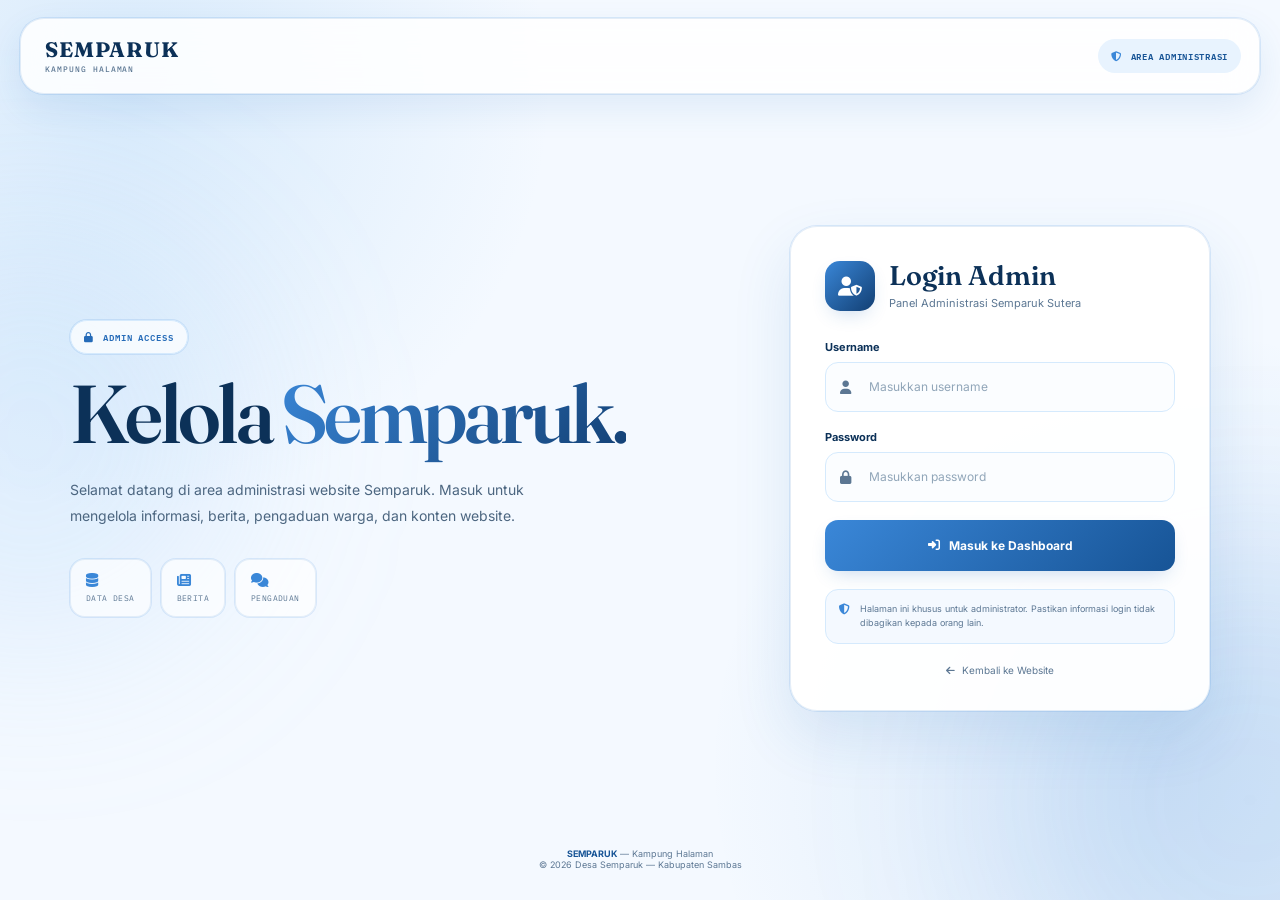
==== commit b95183a8: "menambahkan database, pengaduan, dan admin" ====
--- a/admin.html
+++ b/admin.html
@@ -1,271 +1,2069 @@
-<!DOCTYPE html>
+<!doctype html>
 <html lang="id">
-
 <head>
 
   <meta charset="UTF-8">
-
-  <meta
-    name="viewport"
-    content="width=device-width, initial-scale=1.0"
-  >
-
-  <title>Admin — Desa Semparuk</title>
-
+  <meta name="viewport" content="width=device-width, initial-scale=1.0">
+
+  <title>Admin Pengaduan — Semparuk</title>
+
+  <!-- GOOGLE FONTS -->
+  <link rel="preconnect" href="https://fonts.googleapis.com">
+  <link rel="preconnect" href="https://fonts.gstatic.com" crossorigin>
 
   <link
-    rel="preconnect"
-    href="https://fonts.googleapis.com"
-  >
-
-  <link
-    rel="preconnect"
-    href="https://fonts.gstatic.com"
-    crossorigin
-  >
-
-  <link
-    href="https://fonts.googleapis.com/css2?family=Fraunces:opsz,wght@9..144,500;9..144,600&family=IBM+Plex+Mono:wght@400;500&family=Inter:wght@400;500;600&display=swap"
+    href="https://fonts.googleapis.com/css2?family=Fraunces:wght@400;500;600;700&family=IBM+Plex+Mono:wght@400;500;600&family=Inter:wght@400;500;600;700;800&display=swap"
     rel="stylesheet"
   >
 
+  <!-- FONT AWESOME -->
+  <link
+    rel="stylesheet"
+    href="https://cdnjs.cloudflare.com/ajax/libs/font-awesome/6.5.2/css/all.min.css"
+  >
 
   <style>
 
+    /* =========================================================
+       ROOT
+    ========================================================= */
+
     :root{
 
       --white:#ffffff;
 
       --sky-50:#f4f9ff;
-
       --sky-100:#e8f3fe;
-
       --sky-200:#d5eafd;
-
+      --sky-300:#b7dcfb;
+
+      --blue-300:#8ec4f2;
       --blue-400:#5da5e8;
-
       --blue-500:#3a87d8;
-
       --blue-600:#256bb8;
-
-      --text:#26384a;
-
-      --muted:#718096;
-
-    }
-
+      --blue-700:#175496;
+      --blue-800:#123f73;
+      --blue-900:#0c3158;
+
+      --ink:#0c2846;
+      --ink-soft:#4c6680;
+      --ink-mut:#5c7793;
+
+      --red:#d94b5b;
+      --red-dark:#b93646;
+
+      --yellow:#d99b27;
+      --green:#15966b;
+
+      --shadow-blue:
+        0 18px 40px -14px rgba(37,107,184,.35);
+
+      --shadow-blue-sm:
+        0 8px 20px -8px rgba(37,107,184,.3);
+
+      --ring:
+        0 0 0 1px rgba(58,135,216,.14);
+
+      --soft-shadow:
+        0 12px 35px rgba(18,63,115,.08);
+    }
+
+
+    /* =========================================================
+       DARK MODE
+    ========================================================= */
+
+    body.dark{
+
+      --white:#102a45;
+
+      --sky-50:#071827;
+      --sky-100:#0c2238;
+      --sky-200:#123453;
+      --sky-300:#1c466c;
+
+      --ink:#edf7ff;
+      --ink-soft:#b8cce0;
+      --ink-mut:#8ea8c1;
+
+      --soft-shadow:
+        0 18px 45px rgba(0,0,0,.28);
+    }
+
+
+    /* =========================================================
+       RESET
+    ========================================================= */
 
     *{
+      margin:0;
+      padding:0;
       box-sizing:border-box;
     }
 
+    html{
+      scroll-behavior:smooth;
+    }
 
     body{
 
-      margin:0;
-
       min-height:100vh;
 
+      font-family:"Inter",sans-serif;
+
+      background:var(--sky-50);
+
+      color:var(--ink);
+
+      line-height:1.6;
+
+      transition:
+        background .3s ease,
+        color .3s ease;
+
+      overflow-x:hidden;
+    }
+
+    body::before{
+
+      content:"";
+
+      position:fixed;
+
+      width:420px;
+      height:420px;
+
+      top:-180px;
+      right:-120px;
+
+      border-radius:50%;
+
+      background:
+        rgba(93,165,232,.18);
+
+      filter:blur(80px);
+
+      pointer-events:none;
+
+      z-index:-2;
+    }
+
+    body::after{
+
+      content:"";
+
+      position:fixed;
+
+      width:350px;
+      height:350px;
+
+      bottom:-180px;
+      left:-120px;
+
+      border-radius:50%;
+
+      background:
+        rgba(183,220,251,.22);
+
+      filter:blur(90px);
+
+      pointer-events:none;
+
+      z-index:-2;
+    }
+
+    a{
+      color:inherit;
+      text-decoration:none;
+    }
+
+    button,
+    input,
+    select{
+      font-family:inherit;
+    }
+
+    button{
+      border:0;
+    }
+
+
+    /* =========================================================
+       CONTAINER
+    ========================================================= */
+
+    .container{
+
+      width:min(
+        1180px,
+        calc(100% - 40px)
+      );
+
+      margin:auto;
+    }
+
+
+    /* =========================================================
+       NAVBAR
+    ========================================================= */
+
+    .topbar{
+
+      position:sticky;
+
+      top:18px;
+
+      z-index:1000;
+
+      width:
+        min(
+          1180px,
+          calc(100% - 40px)
+        );
+
+      min-height:70px;
+
+      margin:18px auto 0;
+
+      padding:
+        10px
+        12px
+        10px
+        24px;
+
+      display:flex;
+
+      align-items:center;
+
+      justify-content:space-between;
+
+      gap:20px;
+
+      background:
+        rgba(255,255,255,.88);
+
+      border:
+        1px solid
+        rgba(58,135,216,.14);
+
+      border-radius:999px;
+
+      box-shadow:
+        0 12px 35px
+        rgba(18,63,115,.09);
+
+      backdrop-filter:blur(18px);
+      -webkit-backdrop-filter:blur(18px);
+    }
+
+    body.dark .topbar{
+
+      background:
+        rgba(16,42,69,.9);
+
+      border-color:
+        rgba(142,196,242,.14);
+    }
+
+
+    /* =========================================================
+       BRAND
+    ========================================================= */
+
+    .brand{
+
+      flex-shrink:0;
+
+      color:var(--blue-800);
+
+      font-family:
+        "Fraunces",
+        serif;
+
+      font-size:20px;
+
+      font-weight:700;
+
+      letter-spacing:-.5px;
+    }
+
+    body.dark .brand{
+      color:#fff;
+    }
+
+    .brand small{
+
+      display:block;
+
+      margin-top:-2px;
+
+      color:var(--ink-mut);
+
+      font-family:
+        "IBM Plex Mono",
+        monospace;
+
+      font-size:8px;
+
+      font-weight:500;
+
+      letter-spacing:1.5px;
+
+      text-transform:uppercase;
+    }
+
+
+    /* =========================================================
+       NAV LINKS
+    ========================================================= */
+
+    .chapters{
+
+      position:relative;
+
+      display:flex;
+
+      align-items:center;
+
+      justify-content:center;
+
+      gap:3px;
+
+      flex:1;
+    }
+
+    .chapters > a{
+
+      position:relative;
+
+      z-index:1;
+
+      display:flex;
+
+      align-items:center;
+
+      gap:7px;
+
+      padding:
+        10px 13px;
+
+      border-radius:999px;
+
+      color:var(--blue-700);
+
+      font-size:11px;
+
+      font-weight:700;
+
+      white-space:nowrap;
+
+      transition:
+        color .25s ease,
+        background .25s ease,
+        transform .25s ease;
+    }
+
+    .chapters > a .n{
+
+      font-family:
+        "IBM Plex Mono",
+        monospace;
+
+      font-size:8px;
+
+      font-weight:500;
+
+      opacity:.55;
+    }
+
+    .chapters > a:hover{
+
+      color:var(--blue-600);
+
+      background:
+        rgba(58,135,216,.07);
+
+      transform:translateY(-1px);
+    }
+
+    .chapters > a.active{
+
+      color:#fff;
+
+      background:
+        linear-gradient(
+          135deg,
+          var(--blue-500),
+          var(--blue-700)
+        );
+
+      box-shadow:
+        var(--shadow-blue-sm);
+    }
+
+
+    /* =========================================================
+       NAV ADMIN
+    ========================================================= */
+
+    .nav-admin{
+
+      color:#fff !important;
+
+      background:
+        linear-gradient(
+          135deg,
+          #d94b5b,
+          #b93646
+        );
+
+      box-shadow:
+        0 7px 18px
+        rgba(217,75,91,.2);
+    }
+
+    .nav-admin:hover{
+
+      color:#fff !important;
+
+      background:
+        linear-gradient(
+          135deg,
+          #e45a69,
+          #c83e4e
+        ) !important;
+    }
+
+
+    /* =========================================================
+       NAV CTA
+    ========================================================= */
+
+    .nav-cta{
+
+      flex-shrink:0;
+
+      border:0;
+
+      padding:
+        12px 17px;
+
+      border-radius:999px;
+
+      background:
+        var(--blue-900);
+
+      color:white;
+
+      font-size:10px;
+
+      font-weight:700;
+
+      cursor:pointer;
+
+      transition:
+        transform .25s ease,
+        box-shadow .25s ease;
+    }
+
+    .nav-cta .arrow{
+
+      margin-left:5px;
+
+      font-size:13px;
+    }
+
+    .nav-cta:hover{
+
+      transform:translateY(-2px);
+
+      box-shadow:
+        var(--shadow-blue);
+    }
+
+
+    /* =========================================================
+       PAGE HEADER
+    ========================================================= */
+
+    .page-header{
+
+      padding:
+        90px 0 55px;
+    }
+
+    .eyebrow{
+
+      display:inline-flex;
+
+      align-items:center;
+
+      gap:8px;
+
+      margin-bottom:15px;
+
+      color:var(--blue-600);
+
+      font-family:
+        "IBM Plex Mono",
+        monospace;
+
+      font-size:10px;
+
+      font-weight:600;
+
+      letter-spacing:1.5px;
+
+      text-transform:uppercase;
+    }
+
+    .eyebrow::before{
+
+      content:"";
+
+      width:28px;
+      height:1px;
+
+      background:var(--blue-400);
+    }
+
+    .page-header h1{
+
+      max-width:850px;
+
+      font-family:
+        "Fraunces",
+        serif;
+
+      font-size:
+        clamp(
+          42px,
+          7vw,
+          78px
+        );
+
+      line-height:.98;
+
+      letter-spacing:-2.5px;
+
+      font-weight:600;
+
+      color:var(--blue-900);
+    }
+
+    body.dark .page-header h1{
+      color:#edf7ff;
+    }
+
+    .page-header h1 span{
+
+      color:var(--blue-500);
+
+      font-style:italic;
+    }
+
+    .page-header p{
+
+      max-width:620px;
+
+      margin-top:20px;
+
+      color:var(--ink-soft);
+
+      font-size:14px;
+
+      line-height:1.8;
+    }
+
+
+    /* =========================================================
+       MAIN
+    ========================================================= */
+
+    .main{
+
+      padding:
+        10px 0 80px;
+    }
+
+
+    /* =========================================================
+       TOP BAR
+    ========================================================= */
+
+    .top-bar{
+
+      display:flex;
+
+      align-items:flex-end;
+
+      justify-content:space-between;
+
+      gap:20px;
+
+      margin-bottom:25px;
+    }
+
+    .top-bar-left h2{
+
+      font-family:
+        "Fraunces",
+        serif;
+
+      font-size:27px;
+
+      font-weight:600;
+
+      color:var(--blue-900);
+    }
+
+    body.dark .top-bar-left h2{
+      color:#edf7ff;
+    }
+
+    .top-bar-left p{
+
+      margin-top:3px;
+
+      color:var(--ink-mut);
+
+      font-family:
+        "IBM Plex Mono",
+        monospace;
+
+      font-size:9px;
+    }
+
+    .admin-actions{
+
+      display:flex;
+
+      align-items:center;
+
+      justify-content:flex-end;
+
+      gap:8px;
+
+      flex-wrap:wrap;
+    }
+
+
+    /* =========================================================
+       ACTION BUTTONS
+    ========================================================= */
+
+    .admin-action{
+
+      display:inline-flex;
+
+      align-items:center;
+
+      justify-content:center;
+
+      gap:7px;
+
+      min-height:43px;
+
+      padding:
+        10px 15px;
+
+      border-radius:12px;
+
+      font-size:10px;
+
+      font-weight:700;
+
+      cursor:pointer;
+
+      transition:
+        transform .25s ease,
+        box-shadow .25s ease,
+        background .25s ease;
+    }
+
+    .admin-action.website{
+
+      color:var(--blue-600);
+
+      background:
+        var(--white);
+
+      border:
+        1px solid
+        rgba(58,135,216,.14);
+
+      box-shadow:
+        var(--ring);
+    }
+
+    .admin-action.website:hover{
+
+      transform:translateY(-2px);
+
+      box-shadow:
+        var(--shadow-blue-sm);
+    }
+
+    .admin-action.logout{
+
+      color:white;
+
+      background:
+        linear-gradient(
+          135deg,
+          var(--red),
+          var(--red-dark)
+        );
+
+      box-shadow:
+        0 8px 20px
+        rgba(217,75,91,.16);
+    }
+
+    .admin-action.logout:hover{
+
+      transform:translateY(-2px);
+
+      box-shadow:
+        0 12px 25px
+        rgba(217,75,91,.23);
+    }
+
+    .refresh-btn{
+
+      display:inline-flex;
+
+      align-items:center;
+
+      justify-content:center;
+
+      gap:7px;
+
+      min-height:43px;
+
+      padding:
+        10px 17px;
+
+      border-radius:12px;
+
+      color:#fff;
+
+      background:
+        linear-gradient(
+          135deg,
+          var(--blue-500),
+          var(--blue-700)
+        );
+
+      font-size:10px;
+
+      font-weight:700;
+
+      cursor:pointer;
+
+      box-shadow:
+        var(--shadow-blue-sm);
+
+      transition:
+        transform .25s ease,
+        box-shadow .25s ease;
+    }
+
+    .refresh-btn:hover{
+
+      transform:translateY(-2px);
+
+      box-shadow:
+        var(--shadow-blue);
+    }
+
+    .refresh-btn:disabled{
+
+      opacity:.6;
+
+      cursor:not-allowed;
+
+      transform:none;
+
+      box-shadow:none;
+    }
+
+
+    /* =========================================================
+       STATS GRID
+    ========================================================= */
+
+    .stats-grid{
+
+      display:grid;
+
+      grid-template-columns:
+        repeat(5,1fr);
+
+      gap:13px;
+
+      margin-bottom:20px;
+    }
+
+    .stat-card{
+
+      position:relative;
+
+      overflow:hidden;
+
+      padding:20px;
+
+      background:
+        var(--white);
+
+      border:
+        1px solid
+        rgba(58,135,216,.12);
+
+      border-radius:20px;
+
+      box-shadow:
+        var(--soft-shadow);
+
+      transition:
+        transform .25s ease,
+        box-shadow .25s ease;
+    }
+
+    .stat-card::after{
+
+      content:"";
+
+      position:absolute;
+
+      width:80px;
+      height:80px;
+
+      right:-30px;
+      bottom:-35px;
+
+      border-radius:50%;
+
+      background:
+        rgba(93,165,232,.08);
+    }
+
+    .stat-card:hover{
+
+      transform:translateY(-3px);
+
+      box-shadow:
+        var(--shadow-blue-sm);
+    }
+
+    .stat-icon{
+
+      width:40px;
+      height:40px;
+
+      display:flex;
+
+      align-items:center;
+      justify-content:center;
+
+      margin-bottom:16px;
+
+      border-radius:12px;
+
+      color:var(--blue-600);
+
+      background:
+        var(--sky-100);
+    }
+
+    .stat-card h3{
+
+      font-family:
+        "Fraunces",
+        serif;
+
+      font-size:30px;
+
+      line-height:1;
+
+      color:var(--blue-900);
+
+      margin-bottom:5px;
+    }
+
+    body.dark .stat-card h3{
+      color:#edf7ff;
+    }
+
+    .stat-card p{
+
+      color:var(--ink-mut);
+
+      font-size:10px;
+
+      font-weight:600;
+    }
+
+
+    /* =========================================================
+       DASHBOARD GRID
+    ========================================================= */
+
+    .dashboard-grid{
+
+      display:grid;
+
+      grid-template-columns:
+        1fr 1fr;
+
+      gap:18px;
+
+      margin-bottom:20px;
+    }
+
+    .card{
+
+      background:
+        var(--white);
+
+      border:
+        1px solid
+        rgba(58,135,216,.12);
+
+      border-radius:22px;
+
+      box-shadow:
+        var(--soft-shadow);
+
       padding:24px;
 
+      transition:
+        background .3s ease,
+        box-shadow .3s ease;
+    }
+
+    .card-header{
+
       display:flex;
 
       align-items:center;
 
+      justify-content:space-between;
+
+      gap:15px;
+
+      margin-bottom:18px;
+    }
+
+    .card-header h2{
+
+      font-family:
+        "Fraunces",
+        serif;
+
+      color:var(--blue-900);
+
+      font-size:20px;
+
+      font-weight:600;
+    }
+
+    body.dark .card-header h2{
+      color:#edf7ff;
+    }
+
+    .card-header span{
+
+      color:var(--ink-mut);
+
+      font-family:
+        "IBM Plex Mono",
+        monospace;
+
+      font-size:8px;
+
+      text-transform:uppercase;
+
+      letter-spacing:.5px;
+    }
+
+
+    /* =========================================================
+       CHART
+    ========================================================= */
+
+    .chart-wrapper{
+
+      min-height:250px;
+
+      display:flex;
+
+      align-items:center;
+
       justify-content:center;
+    }
+
+    .chart{
+
+      position:relative;
+
+      width:185px;
+      height:185px;
+
+      display:flex;
+
+      align-items:center;
+      justify-content:center;
+
+      border-radius:50%;
 
       background:
-        radial-gradient(
-          circle at top left,
-          var(--sky-100),
-          transparent 40%
-        ),
+        var(--sky-100);
+
+      box-shadow:
+        0 10px 30px
+        rgba(37,107,184,.08);
+    }
+
+    .chart::before{
+
+      content:"";
+
+      position:absolute;
+
+      width:115px;
+      height:115px;
+
+      border-radius:50%;
+
+      background:
+        var(--white);
+    }
+
+    .chart-center{
+
+      position:relative;
+
+      z-index:2;
+
+      text-align:center;
+    }
+
+    .chart-center strong{
+
+      display:block;
+
+      font-family:
+        "Fraunces",
+        serif;
+
+      font-size:30px;
+
+      line-height:1;
+
+      color:var(--blue-900);
+    }
+
+    body.dark .chart-center strong{
+      color:#edf7ff;
+    }
+
+    .chart-center span{
+
+      display:block;
+
+      margin-top:5px;
+
+      color:var(--ink-mut);
+
+      font-family:
+        "IBM Plex Mono",
+        monospace;
+
+      font-size:8px;
+
+      text-transform:uppercase;
+    }
+
+
+    /* =========================================================
+       LEGEND
+    ========================================================= */
+
+    .legend{
+
+      display:grid;
+
+      grid-template-columns:
+        1fr 1fr;
+
+      gap:10px;
+
+      margin-top:18px;
+    }
+
+    .legend-item{
+
+      display:flex;
+
+      align-items:center;
+
+      justify-content:space-between;
+
+      padding:
+        9px 11px;
+
+      border-radius:10px;
+
+      background:
         var(--sky-50);
 
-      color:var(--text);
-
-      font-family:'Inter',sans-serif;
-
-    }
-
-
-    .login-wrap{
+      border:
+        1px solid
+        rgba(58,135,216,.08);
+
+      font-size:10px;
+    }
+
+    .legend-left{
+
+      display:flex;
+
+      align-items:center;
+
+      gap:7px;
+    }
+
+    .legend-dot{
+
+      width:8px;
+      height:8px;
+
+      border-radius:50%;
+    }
+
+    .dot-baru{
+      background:#3a87d8;
+    }
+
+    .dot-diproses{
+      background:#22b99d;
+    }
+
+    .dot-selesai{
+      background:#e6ac36;
+    }
+
+    .dot-ditolak{
+      background:#d94b5b;
+    }
+
+
+    /* =========================================================
+       LATEST LIST
+    ========================================================= */
+
+    .latest-list{
+
+      display:flex;
+
+      flex-direction:column;
+
+      gap:9px;
+    }
+
+    .latest-item{
+
+      display:flex;
+
+      align-items:center;
+
+      justify-content:space-between;
+
+      gap:15px;
+
+      padding:
+        13px;
+
+      border-radius:13px;
+
+      background:
+        var(--sky-50);
+
+      border:
+        1px solid
+        rgba(58,135,216,.09);
+
+      transition:
+        transform .2s ease,
+        border-color .2s ease;
+    }
+
+    .latest-item:hover{
+
+      transform:translateX(2px);
+
+      border-color:
+        rgba(58,135,216,.2);
+    }
+
+    .latest-info{
+
+      min-width:0;
+    }
+
+    .latest-info strong{
+
+      display:block;
+
+      color:var(--ink);
+
+      font-size:11px;
+
+      white-space:nowrap;
+
+      overflow:hidden;
+
+      text-overflow:ellipsis;
+    }
+
+    .latest-info span{
+
+      display:block;
+
+      margin-top:3px;
+
+      color:var(--ink-mut);
+
+      font-family:
+        "IBM Plex Mono",
+        monospace;
+
+      font-size:8px;
+    }
+
+
+    /* =========================================================
+       STATUS BADGE
+    ========================================================= */
+
+    .status-badge{
+
+      display:inline-flex;
+
+      align-items:center;
+
+      justify-content:center;
+
+      padding:
+        5px 9px;
+
+      border-radius:999px;
+
+      font-family:
+        "IBM Plex Mono",
+        monospace;
+
+      font-size:8px;
+
+      font-weight:600;
+
+      text-transform:capitalize;
+
+      white-space:nowrap;
+    }
+
+    .status-baru{
+
+      color:#256bb8;
+
+      background:#dcecff;
+    }
+
+    .status-diproses{
+
+      color:#087b68;
+
+      background:#d8f7f0;
+    }
+
+    .status-selesai{
+
+      color:#96640c;
+
+      background:#fff0c8;
+    }
+
+    .status-ditolak{
+
+      color:#b93646;
+
+      background:#ffe0e4;
+    }
+
+
+    /* =========================================================
+       TABLE CARD
+    ========================================================= */
+
+    .table-card{
+
+      padding:0;
+
+      overflow:hidden;
+    }
+
+    .table-header{
+
+      display:flex;
+
+      align-items:center;
+
+      justify-content:space-between;
+
+      gap:20px;
+
+      padding:24px;
+
+      border-bottom:
+        1px solid
+        rgba(58,135,216,.1);
+    }
+
+    .table-header h2{
+
+      color:var(--blue-900);
+
+      font-family:
+        "Fraunces",
+        serif;
+
+      font-size:21px;
+
+      font-weight:600;
+    }
+
+    body.dark .table-header h2{
+      color:#edf7ff;
+    }
+
+    .table-header p{
+
+      margin-top:3px;
+
+      color:var(--ink-mut);
+
+      font-size:10px;
+    }
+
+
+    /* =========================================================
+       SEARCH
+    ========================================================= */
+
+    .search-box{
+
+      position:relative;
+
+      width:250px;
+    }
+
+    .search-box i{
+
+      position:absolute;
+
+      left:13px;
+      top:50%;
+
+      transform:translateY(-50%);
+
+      color:var(--ink-mut);
+
+      font-size:11px;
+    }
+
+    .search-box input{
 
       width:100%;
 
-      max-width:430px;
-
-    }
-
-
-    .brand{
+      height:40px;
+
+      padding:
+        0 13px 0 34px;
+
+      border:
+        1px solid
+        rgba(58,135,216,.14);
+
+      border-radius:11px;
+
+      outline:none;
+
+      background:
+        var(--sky-50);
+
+      color:var(--ink);
+
+      font-size:10px;
+
+      transition:
+        border-color .2s ease,
+        box-shadow .2s ease;
+    }
+
+    .search-box input:focus{
+
+      border-color:
+        var(--blue-400);
+
+      box-shadow:
+        0 0 0 3px
+        rgba(58,135,216,.1);
+    }
+
+
+    /* =========================================================
+       TABLE
+    ========================================================= */
+
+    .table-container{
+
+      width:100%;
+
+      overflow-x:auto;
+    }
+
+    table{
+
+      width:100%;
+
+      min-width:900px;
+
+      border-collapse:collapse;
+    }
+
+    thead{
+
+      background:
+        var(--sky-50);
+    }
+
+    th{
+
+      padding:
+        13px 15px;
+
+      color:var(--ink-mut);
+
+      font-family:
+        "IBM Plex Mono",
+        monospace;
+
+      font-size:8px;
+
+      font-weight:600;
+
+      letter-spacing:.6px;
+
+      text-align:left;
+
+      text-transform:uppercase;
+
+      white-space:nowrap;
+    }
+
+    td{
+
+      padding:
+        14px 15px;
+
+      border-top:
+        1px solid
+        rgba(58,135,216,.08);
+
+      color:var(--ink);
+
+      font-size:10px;
+
+      vertical-align:middle;
+    }
+
+    tbody tr{
+
+      transition:
+        background .2s ease;
+    }
+
+    tbody tr:hover{
+
+      background:
+        rgba(58,135,216,.035);
+    }
+
+    .kode{
+
+      color:var(--blue-600);
+
+      font-family:
+        "IBM Plex Mono",
+        monospace;
+
+      font-size:9px;
+
+      font-weight:600;
+
+      white-space:nowrap;
+    }
+
+    .nama{
+
+      font-weight:700;
+    }
+
+    .judul{
+
+      max-width:220px;
+
+      white-space:nowrap;
+
+      overflow:hidden;
+
+      text-overflow:ellipsis;
+    }
+
+    .tanggal{
+
+      color:var(--ink-mut);
+
+      font-family:
+        "IBM Plex Mono",
+        monospace;
+
+      font-size:8px;
+
+      white-space:nowrap;
+    }
+
+
+    /* =========================================================
+       ACTION BUTTONS
+    ========================================================= */
+
+    .action-buttons{
+
+      display:flex;
+
+      gap:5px;
+    }
+
+    .action-btn{
+
+      display:inline-flex;
+
+      align-items:center;
+
+      gap:5px;
+
+      padding:
+        7px 9px;
+
+      border-radius:8px;
+
+      font-size:8px;
+
+      font-weight:700;
+
+      cursor:pointer;
+
+      transition:
+        transform .2s ease,
+        box-shadow .2s ease;
+    }
+
+    .detail-btn{
+
+      color:var(--blue-600);
+
+      background:
+        rgba(58,135,216,.1);
+    }
+
+    .delete-btn{
+
+      color:#c0394a;
+
+      background:
+        rgba(217,75,91,.1);
+    }
+
+    .action-btn:hover{
+
+      transform:translateY(-1px);
+    }
+
+
+    /* =========================================================
+       EMPTY / LOADING
+    ========================================================= */
+
+    .empty{
+
+      padding:
+        50px 20px;
 
       text-align:center;
 
-      margin-bottom:24px;
-
-    }
-
-
-    .brand-number{
+      color:var(--ink-mut);
+
+      font-size:10px;
+    }
+
+    .empty i{
 
       display:block;
 
-      margin-bottom:8px;
-
-      color:var(--blue-400);
-
-      font-family:'IBM Plex Mono',monospace;
-
-      font-size:11px;
-
-      letter-spacing:1px;
-
-    }
-
-
-    .brand h1{
-
-      margin:0;
-
-      color:var(--blue-600);
-
-      font-family:'Fraunces',serif;
-
-      font-size:36px;
-
-      font-weight:600;
-
-    }
-
-
-    .brand p{
-
-      margin:8px 0 0;
-
-      color:var(--muted);
+      margin-bottom:10px;
+
+      font-size:28px;
+
+      opacity:.4;
+    }
+
+    .loading{
+
+      padding:
+        50px 20px;
+
+      text-align:center;
+
+      color:var(--ink-mut);
+
+      font-size:10px;
+    }
+
+    .loading i{
+
+      display:block;
+
+      margin-bottom:10px;
+
+      font-size:24px;
+    }
+
+
+    /* =========================================================
+       TOAST
+    ========================================================= */
+
+    .toast{
+
+      position:fixed;
+
+      right:20px;
+      bottom:20px;
+
+      z-index:3000;
+
+      max-width:360px;
+
+      padding:
+        13px 18px;
+
+      border-radius:13px;
+
+      color:#fff;
+
+      background:
+        var(--blue-900);
+
+      font-size:10px;
+
+      box-shadow:
+        0 15px 35px
+        rgba(0,0,0,.2);
+
+      transform:
+        translateY(100px);
+
+      opacity:0;
+
+      pointer-events:none;
+
+      transition:
+        .3s ease;
+    }
+
+    .toast.show{
+
+      transform:
+        translateY(0);
+
+      opacity:1;
+    }
+
+    .toast.error{
+
+      background:
+        var(--red-dark);
+    }
+
+
+    /* =========================================================
+       FOOTER
+    ========================================================= */
+
+    footer{
+
+      margin-top:30px;
+
+      padding:
+        35px 0;
+
+      color:#b8cce0;
+
+      background:
+        var(--blue-900);
+
+      text-align:center;
+
+      font-family:
+        "IBM Plex Mono",
+        monospace;
+
+      font-size:8px;
+
+      letter-spacing:.5px;
+    }
+
+
+    /* =========================================================
+       MOBILE NAV
+    ========================================================= */
+
+    .mobile-menu-btn{
+
+      display:none;
+
+      width:40px;
+      height:40px;
+
+      align-items:center;
+      justify-content:center;
+
+      border-radius:12px;
+
+      color:var(--blue-700);
+
+      background:
+        var(--sky-100);
+
+      cursor:pointer;
 
       font-size:14px;
-
-    }
-
-
-    .login-card{
-
-      padding:30px;
-
-      background:rgba(255,255,255,.94);
-
-      border:1px solid var(--sky-200);
-
-      border-radius:24px;
-
-      box-shadow:
-        0 18px 45px rgba(37,107,184,.10);
-
-    }
-
-
-    .card-title{
-
-      margin-bottom:24px;
-
-    }
-
-
-    .card-title h2{
-
-      margin:0 0 6px;
-
-      color:var(--blue-600);
-
-      font-family:'Fraunces',serif;
-
-      font-size:25px;
-
-    }
-
-
-    .card-title p{
-
-      margin:0;
-
-      color:var(--muted);
-
-      font-size:13px;
-
-      line-height:1.6;
-
-    }
-
-
-    /*
-      Apps Script login iframe
-    */
-
-    #loginFrame{
-
-      display:block;
-
-      width:100%;
-
-      height:230px;
-
-      border:0;
-
-      background:white;
-
-    }
-
-
-    .back{
-
-      display:block;
-
-      margin-top:10px;
-
-      color:var(--muted);
-
-      text-align:center;
-
-      text-decoration:none;
-
-      font-size:12px;
-
-    }
-
-
-    .back:hover{
-
-      color:var(--blue-600);
-
-    }
-
-
-    @media(max-width:480px){
-
-      body{
+    }
+
+    body.dark .mobile-menu-btn{
+
+      color:#fff;
+
+      background:
+        rgba(255,255,255,.08);
+    }
+
+
+    /* =========================================================
+       RESPONSIVE 1050
+    ========================================================= */
+
+    @media(max-width:1050px){
+
+      .chapters > a{
+
+        padding:
+          9px 9px;
+
+        font-size:10px;
+      }
+
+      .nav-cta{
+
+        padding:
+          11px 13px;
+      }
+
+      .stats-grid{
+
+        grid-template-columns:
+          repeat(3,1fr);
+      }
+    }
+
+
+    /* =========================================================
+       RESPONSIVE 850
+    ========================================================= */
+
+    @media(max-width:850px){
+
+      .topbar{
+
+        position:sticky;
+
+        border-radius:20px;
+
+        padding:
+          10px 12px
+          10px 18px;
+      }
+
+      .chapters{
+
+        position:absolute;
+
+        top:78px;
+
+        left:0;
+
+        right:0;
+
+        display:none;
+
+        flex-direction:column;
+
+        align-items:stretch;
+
+        padding:10px;
+
+        border-radius:18px;
+
+        background:
+          rgba(255,255,255,.96);
+
+        border:
+          1px solid
+          rgba(58,135,216,.12);
+
+        box-shadow:
+          var(--shadow-blue);
+
+        backdrop-filter:blur(18px);
+      }
+
+      body.dark .chapters{
+
+        background:
+          rgba(16,42,69,.97);
+      }
+
+      .chapters.show{
+
+        display:flex;
+      }
+
+      .chapters > a{
+
+        width:100%;
+
+        justify-content:flex-start;
+
+        padding:
+          12px 14px;
+
+        border-radius:11px;
+      }
+
+      .nav-cta{
+
+        display:none;
+      }
+
+      .mobile-menu-btn{
+
+        display:flex;
+      }
+
+      .dashboard-grid{
+
+        grid-template-columns:1fr;
+      }
+
+      .top-bar{
+
+        align-items:flex-start;
+
+        flex-direction:column;
+      }
+
+      .admin-actions{
+
+        width:100%;
+
+        justify-content:flex-start;
+      }
+    }
+
+
+    /* =========================================================
+       RESPONSIVE 650
+    ========================================================= */
+
+    @media(max-width:650px){
+
+      .container{
+
+        width:
+          calc(100% - 28px);
+      }
+
+      .topbar{
+
+        width:
+          calc(100% - 28px);
+
+        margin-top:14px;
+      }
+
+      .brand{
+
+        font-size:18px;
+      }
+
+      .page-header{
+
+        padding:
+          75px 0 45px;
+      }
+
+      .page-header h1{
+
+        font-size:
+          clamp(
+            42px,
+            14vw,
+            62px
+          );
+
+        letter-spacing:-2px;
+      }
+
+      .page-header p{
+
+        font-size:12px;
+      }
+
+      .stats-grid{
+
+        grid-template-columns:
+          1fr 1fr;
+
+        gap:10px;
+      }
+
+      .stat-card{
+
+        padding:16px;
+      }
+
+      .stat-card h3{
+
+        font-size:25px;
+      }
+
+      .card{
 
         padding:18px;
 
-      }
-
-
-      .login-card{
-
-        padding:24px;
-
-        border-radius:20px;
-
-      }
-
-
-      .brand h1{
-
-        font-size:31px;
-
-      }
-
+        border-radius:18px;
+      }
+
+      .table-header{
+
+        padding:18px;
+
+        flex-direction:column;
+
+        align-items:flex-start;
+      }
+
+      .search-box{
+
+        width:100%;
+      }
+
+      .admin-actions{
+
+        display:grid;
+
+        grid-template-columns:
+          1fr 1fr;
+
+        width:100%;
+      }
+
+      .admin-action,
+      .refresh-btn{
+
+        width:100%;
+      }
+
+      .refresh-btn{
+
+        grid-column:
+          1 / -1;
+      }
+
+      .legend{
+
+        grid-template-columns:1fr;
+      }
+
+      .toast{
+
+        left:14px;
+
+        right:14px;
+
+        bottom:14px;
+
+        max-width:none;
+
+        text-align:center;
+      }
+    }
+
+
+    /* =========================================================
+       RESPONSIVE 430
+    ========================================================= */
+
+    @media(max-width:430px){
+
+      .stats-grid{
+
+        grid-template-columns:1fr;
+      }
+
+      .admin-actions{
+
+        grid-template-columns:1fr;
+      }
+
+      .refresh-btn{
+
+        grid-column:auto;
+      }
+
+      .chart{
+
+        width:165px;
+        height:165px;
+      }
+
+      .chart::before{
+
+        width:103px;
+        height:103px;
+      }
     }
 
   </style>
@@ -276,98 +2074,2116 @@
 <body>
 
 
-  <main class="login-wrap">
-
-
-    <div class="brand">
-
-      <span class="brand-number">
-        ADMIN · 06
+  <!-- =======================================================
+       NAVBAR
+  ======================================================== -->
+
+  <header class="topbar">
+
+    <a href="index.html" class="brand">
+
+      SEMPARUK
+
+      <small>
+        Panel Administrasi
+      </small>
+
+    </a>
+
+
+    <nav class="chapters" id="chapters">
+
+      <a href="index.html">
+        <span class="n">01</span>
+        Beranda
+      </a>
+
+      <a href="profil.html">
+        <span class="n">02</span>
+        Profil
+      </a>
+
+      <a href="galeri.html">
+        <span class="n">03</span>
+        Galeri
+      </a>
+
+      <a href="peta.html">
+        <span class="n">04</span>
+        Peta
+      </a>
+
+      <a href="kontak.html">
+        <span class="n">05</span>
+        Kontak
+      </a>
+
+      <a
+        href="pengaduan.html"
+        class="nav-complaint"
+      >
+        <span class="n">06</span>
+        Pengaduan
+      </a>
+
+      <a
+        href="admin.html"
+        class="nav-admin active"
+      >
+        <span class="n">07</span>
+        Admin 🔐
+      </a>
+
+    </nav>
+
+
+    <button
+      type="button"
+      class="nav-cta"
+      onclick="window.location.href='peta.html'"
+    >
+
+      Lihat Peta
+
+      <span class="arrow">
+        ↗
       </span>
 
+    </button>
+
+
+    <button
+      type="button"
+      class="mobile-menu-btn"
+      onclick="toggleMenu()"
+      title="Menu"
+    >
+
+      <i class="fa-solid fa-bars"></i>
+
+    </button>
+
+  </header>
+
+
+
+  <!-- =======================================================
+       HEADER
+  ======================================================== -->
+
+  <section class="page-header">
+
+    <div class="container">
+
+      <div class="eyebrow">
+        SEMPARUK · ADMINISTRASI
+      </div>
 
       <h1>
-        Desa Semparuk
+        Dashboard
+        <span>Pengaduan.</span>
       </h1>
 
-
       <p>
-        Panel pengelolaan website desa
+        Kelola, pantau, dan tindak lanjuti laporan
+        pengaduan warga Desa Semparuk Sutera
+        melalui satu dashboard administrasi.
       </p>
 
     </div>
 
-
-    <section class="login-card">
-
-
-      <div class="card-title">
-
-        <h2>
-          Masuk sebagai Admin
-        </h2>
-
-
-        <p>
-          Silakan masukkan akun admin untuk melanjutkan.
-        </p>
+  </section>
+
+
+
+  <!-- =======================================================
+       MAIN
+  ======================================================== -->
+
+  <main class="main">
+
+    <div class="container">
+
+
+      <!-- TOP BAR -->
+
+      <div class="top-bar">
+
+        <div class="top-bar-left">
+
+          <h2>
+            Ringkasan Pengaduan
+          </h2>
+
+          <p id="lastUpdate">
+            Memuat data...
+          </p>
+
+        </div>
+
+
+        <div class="admin-actions">
+
+          <a
+            href="index.html"
+            class="admin-action website"
+            title="Kembali ke website"
+          >
+
+            <i class="fa-solid fa-globe"></i>
+
+            Lihat Website
+
+          </a>
+
+
+          <button
+            onclick="logoutAdmin()"
+            class="admin-action logout"
+            title="Logout"
+          >
+
+            <i class="fa-solid fa-right-from-bracket"></i>
+
+            Logout
+
+          </button>
+
+
+          <button
+            class="refresh-btn"
+            id="refreshBtn"
+            onclick="loadData()"
+            title="Refresh data"
+          >
+
+            <i class="fa-solid fa-rotate"></i>
+
+            Refresh Data
+
+          </button>
+
+        </div>
 
       </div>
 
 
-      <iframe
-        id="loginFrame"
-        src="https://script.google.com/macros/s/AKfycbyBFvYCEiIUC1S9t7jKcaav6xk0kthdHNKhEvwhRMbQl7oLGxrtjNQ9GLxC9vYx36rv/exec"
-        title="Login Admin"
-      ></iframe>
-
-
-      <a
-        href="index.html"
-        class="back"
-      >
-        ← Kembali ke website
-      </a>
-
-
-    </section>
-
+
+      <!-- ===================================================
+           STATISTICS
+      ==================================================== -->
+
+      <div class="stats-grid">
+
+
+        <!-- TOTAL -->
+
+        <div class="stat-card">
+
+          <div class="stat-icon">
+
+            <i class="fa-solid fa-inbox"></i>
+
+          </div>
+
+          <h3 id="totalCount">
+            0
+          </h3>
+
+          <p>
+            Total Pengaduan
+          </p>
+
+        </div>
+
+
+        <!-- BARU -->
+
+        <div class="stat-card">
+
+          <div class="stat-icon">
+
+            <i class="fa-solid fa-bell"></i>
+
+          </div>
+
+          <h3 id="baruCount">
+            0
+          </h3>
+
+          <p>
+            Pengaduan Baru
+          </p>
+
+        </div>
+
+
+        <!-- DIPROSES -->
+
+        <div class="stat-card">
+
+          <div class="stat-icon">
+
+            <i class="fa-solid fa-spinner"></i>
+
+          </div>
+
+          <h3 id="diprosesCount">
+            0
+          </h3>
+
+          <p>
+            Sedang Diproses
+          </p>
+
+        </div>
+
+
+        <!-- SELESAI -->
+
+        <div class="stat-card">
+
+          <div class="stat-icon">
+
+            <i class="fa-solid fa-circle-check"></i>
+
+          </div>
+
+          <h3 id="selesaiCount">
+            0
+          </h3>
+
+          <p>
+            Selesai
+          </p>
+
+        </div>
+
+
+        <!-- DITOLAK -->
+
+        <div class="stat-card">
+
+          <div class="stat-icon">
+
+            <i class="fa-solid fa-circle-xmark"></i>
+
+          </div>
+
+          <h3 id="ditolakCount">
+            0
+          </h3>
+
+          <p>
+            Ditolak
+          </p>
+
+        </div>
+
+      </div>
+
+
+
+      <!-- ===================================================
+           DASHBOARD
+      ==================================================== -->
+
+      <div class="dashboard-grid">
+
+
+        <!-- STATUS -->
+
+        <div class="card">
+
+          <div class="card-header">
+
+            <h2>
+              Status Pengaduan
+            </h2>
+
+            <span>
+              Statistik saat ini
+            </span>
+
+          </div>
+
+
+          <div class="chart-wrapper">
+
+            <div
+              class="chart"
+              id="statusChart"
+            >
+
+              <div class="chart-center">
+
+                <strong id="chartTotal">
+                  0
+                </strong>
+
+                <span>
+                  Pengaduan
+                </span>
+
+              </div>
+
+            </div>
+
+          </div>
+
+
+          <div class="legend">
+
+
+            <div class="legend-item">
+
+              <div class="legend-left">
+
+                <div class="legend-dot dot-baru"></div>
+
+                Baru
+
+              </div>
+
+              <strong id="legendBaru">
+                0
+              </strong>
+
+            </div>
+
+
+            <div class="legend-item">
+
+              <div class="legend-left">
+
+                <div class="legend-dot dot-diproses"></div>
+
+                Diproses
+
+              </div>
+
+              <strong id="legendDiproses">
+                0
+              </strong>
+
+            </div>
+
+
+            <div class="legend-item">
+
+              <div class="legend-left">
+
+                <div class="legend-dot dot-selesai"></div>
+
+                Selesai
+
+              </div>
+
+              <strong id="legendSelesai">
+                0
+              </strong>
+
+            </div>
+
+
+            <div class="legend-item">
+
+              <div class="legend-left">
+
+                <div class="legend-dot dot-ditolak"></div>
+
+                Ditolak
+
+              </div>
+
+              <strong id="legendDitolak">
+                0
+              </strong>
+
+            </div>
+
+
+          </div>
+
+        </div>
+
+
+
+        <!-- TERBARU -->
+
+        <div class="card">
+
+          <div class="card-header">
+
+            <h2>
+              Pengaduan Terbaru
+            </h2>
+
+            <span>
+              5 terakhir
+            </span>
+
+          </div>
+
+
+          <div
+            class="latest-list"
+            id="latestList"
+          >
+
+            <div class="loading">
+
+              <i class="fa-solid fa-spinner fa-spin"></i>
+
+              <div>
+                Memuat data...
+              </div>
+
+            </div>
+
+          </div>
+
+        </div>
+
+      </div>
+
+
+
+      <!-- ===================================================
+           TABLE
+      ==================================================== -->
+
+      <div class="card table-card">
+
+
+        <div class="table-header">
+
+          <div>
+
+            <h2>
+              Kelola Pengaduan Warga
+            </h2>
+
+            <p>
+              Daftar seluruh laporan yang masuk.
+            </p>
+
+          </div>
+
+
+          <div class="search-box">
+
+            <i class="fa-solid fa-search"></i>
+
+            <input
+              type="text"
+              id="searchInput"
+              placeholder="Cari kode, nama, judul..."
+              oninput="renderTable()"
+            >
+
+          </div>
+
+        </div>
+
+
+        <div
+          class="table-container"
+          id="tableContainer"
+        >
+
+          <div class="loading">
+
+            <i class="fa-solid fa-spinner fa-spin"></i>
+
+            <div>
+              Mengambil data dari Google Sheets...
+            </div>
+
+          </div>
+
+        </div>
+
+      </div>
+
+
+    </div>
 
   </main>
 
 
+
+  <!-- =======================================================
+       FOOTER
+  ======================================================== -->
+
+  <footer>
+
+    <div class="container">
+
+      © 2026 Desa Semparuk —
+      Panel Administrasi Pengaduan
+
+    </div>
+
+  </footer>
+
+
+
+  <!-- =======================================================
+       TOAST
+  ======================================================== -->
+
+  <div
+    class="toast"
+    id="toast"
+  ></div>
+
+
+
+  <!-- =======================================================
+       JAVASCRIPT
+  ======================================================== -->
+
   <script>
 
-    window.addEventListener(
-      "message",
+
+    /* =======================================================
+       CEK LOGIN
+    ======================================================== */
+
+    if(
+      sessionStorage.getItem("adminLoggedIn")
+      !==
+      "true"
+    ){
+
+      window.location.href =
+        "login.html";
+
+    }
+
+
+
+    /* =======================================================
+       API
+    ======================================================== */
+
+    const API_URL =
+      "https://script.google.com/macros/s/AKfycbweigKGIJxlnpFByo9EWOjoKm6jBz40XsMdqUSoGEY8jId5uw1I6D0JTRY6l2okatWseA/exec";
+
+
+
+    /* =======================================================
+       DATA
+    ======================================================== */
+
+    let complaints = [];
+
+
+
+    /* =======================================================
+       NAVBAR
+    ======================================================== */
+
+    function toggleMenu(){
+
+      const chapters =
+        document.getElementById(
+          "chapters"
+        );
+
+      chapters.classList.toggle(
+        "show"
+      );
+
+    }
+
+
+
+    /* =======================================================
+       DARK MODE
+    ======================================================== */
+
+    function toggleTheme(){
+
+      document.body.classList.toggle(
+        "dark"
+      );
+
+      const icon =
+        document.querySelector(
+          "#themeBtn i"
+        );
+
+      if(
+        document.body.classList.contains(
+          "dark"
+        )
+      ){
+
+        if(icon){
+          icon.className =
+            "fa-solid fa-sun";
+        }
+
+        localStorage.setItem(
+          "theme",
+          "dark"
+        );
+
+      }else{
+
+        if(icon){
+          icon.className =
+            "fa-solid fa-moon";
+        }
+
+        localStorage.setItem(
+          "theme",
+          "light"
+        );
+
+      }
+
+    }
+
+
+
+    /* =======================================================
+       LOAD THEME
+    ======================================================== */
+
+    if(
+      localStorage.getItem(
+        "theme"
+      )
+      ===
+      "dark"
+    ){
+
+      document.body.classList.add(
+        "dark"
+      );
+
+    }
+
+
+
+    /* =======================================================
+       LOGOUT
+    ======================================================== */
+
+    function logoutAdmin(){
+
+      const yakin =
+        confirm(
+          "Apakah kamu yakin ingin logout dari panel admin?"
+        );
+
+      if(!yakin){
+
+        return;
+
+      }
+
+      sessionStorage.removeItem(
+        "adminLoggedIn"
+      );
+
+      window.location.href =
+        "login.html";
+
+    }
+
+
+
+    /* =======================================================
+       LOAD DATA
+    ======================================================== */
+
+    function loadData(){
+
+      const refreshBtn =
+        document.getElementById(
+          "refreshBtn"
+        );
+
+      refreshBtn.disabled =
+        true;
+
+      refreshBtn.innerHTML = `
+        <i class="fa-solid fa-spinner fa-spin"></i>
+        Memuat...
+      `;
+
+
+      requestJSONP(
+
+        {
+          action:"semua"
+        },
+
+
+        function(response){
+
+          refreshBtn.disabled =
+            false;
+
+          refreshBtn.innerHTML = `
+            <i class="fa-solid fa-rotate"></i>
+            Refresh Data
+          `;
+
+
+          if(
+            !response ||
+            !response.success
+          ){
+
+            showToast(
+              response?.message ||
+              "Gagal mengambil data.",
+              true
+            );
+
+            return;
+
+          }
+
+
+          complaints =
+            Array.isArray(
+              response.data
+            )
+              ? response.data
+              : [];
+
+
+          updateDashboard();
+
+          renderTable();
+
+
+          document.getElementById(
+            "lastUpdate"
+          ).textContent =
+            "Terakhir diperbarui: " +
+            new Date()
+              .toLocaleString(
+                "id-ID"
+              );
+
+        },
+
+
+        function(){
+
+          refreshBtn.disabled =
+            false;
+
+          refreshBtn.innerHTML = `
+            <i class="fa-solid fa-rotate"></i>
+            Refresh Data
+          `;
+
+
+          showToast(
+            "Google Apps Script sedang lambat. Coba refresh lagi beberapa saat.",
+            true
+          );
+
+        },
+
+        3
+
+      );
+
+    }
+
+
+
+    /* =======================================================
+       JSONP
+    ======================================================== */
+
+    function requestJSONP(
+      params,
+      onSuccess,
+      onError,
+      maxRetries
+    ){
+
+      maxRetries =
+        maxRetries || 3;
+
+      let attempt = 0;
+
+
+      function run(){
+
+        attempt++;
+
+
+        const callbackName =
+          "adminJSONP_" +
+          Date.now() +
+          "_" +
+          Math.random()
+            .toString(36)
+            .substring(2,8);
+
+
+        const script =
+          document.createElement(
+            "script"
+          );
+
+
+        script.id =
+          callbackName;
+
+
+        let finished =
+          false;
+
+
+        function cleanup(){
+
+          clearTimeout(
+            timeout
+          );
+
+
+          if(
+            script.parentNode
+          ){
+
+            script.parentNode
+              .removeChild(
+                script
+              );
+
+          }
+
+
+          delete window[
+            callbackName
+          ];
+
+        }
+
+
+        function fail(){
+
+          if(finished){
+
+            return;
+
+          }
+
+
+          finished =
+            true;
+
+
+          cleanup();
+
+
+          if(
+            attempt <
+            maxRetries
+          ){
+
+            setTimeout(
+              run,
+              700 * attempt
+            );
+
+          }else{
+
+            onError(
+              new Error(
+                "Google Apps Script tidak merespons."
+              )
+            );
+
+          }
+
+        }
+
+
+        const timeout =
+          setTimeout(
+            fail,
+            8000
+          );
+
+
+        window[
+          callbackName
+        ] =
+        function(response){
+
+          if(finished){
+
+            return;
+
+          }
+
+
+          finished =
+            true;
+
+
+          cleanup();
+
+
+          onSuccess(
+            response
+          );
+
+        };
+
+
+        const query =
+          new URLSearchParams();
+
+
+        Object.keys(
+          params
+        ).forEach(
+          function(key){
+
+            query.append(
+              key,
+              params[key]
+            );
+
+          }
+        );
+
+
+        query.append(
+          "callback",
+          callbackName
+        );
+
+
+        query.append(
+          "_",
+          Date.now()
+        );
+
+
+        script.src =
+          API_URL +
+          "?" +
+          query.toString();
+
+
+        script.onerror =
+          fail;
+
+
+        document.body.appendChild(
+          script
+        );
+
+      }
+
+
+      run();
+
+    }
+
+
+
+    /* =======================================================
+       UPDATE DASHBOARD
+    ======================================================== */
+
+    function updateDashboard(){
+
+      const total =
+        complaints.length;
+
+
+      let baru = 0;
+
+      let diproses = 0;
+
+      let selesai = 0;
+
+      let ditolak = 0;
+
+
+      complaints.forEach(
+        function(item){
+
+          const status =
+            String(
+              item.status ||
+              "baru"
+            )
+            .toLowerCase()
+            .trim();
+
+
+          if(
+            status === "baru"
+          ){
+
+            baru++;
+
+          }else if(
+            status === "diproses"
+          ){
+
+            diproses++;
+
+          }else if(
+            status === "selesai"
+          ){
+
+            selesai++;
+
+          }else if(
+            status === "ditolak"
+          ){
+
+            ditolak++;
+
+          }
+
+        }
+      );
+
+
+      document.getElementById(
+        "totalCount"
+      ).textContent =
+        total;
+
+
+      document.getElementById(
+        "baruCount"
+      ).textContent =
+        baru;
+
+
+      document.getElementById(
+        "diprosesCount"
+      ).textContent =
+        diproses;
+
+
+      document.getElementById(
+        "selesaiCount"
+      ).textContent =
+        selesai;
+
+
+      document.getElementById(
+        "ditolakCount"
+      ).textContent =
+        ditolak;
+
+
+      document.getElementById(
+        "chartTotal"
+      ).textContent =
+        total;
+
+
+      document.getElementById(
+        "legendBaru"
+      ).textContent =
+        baru;
+
+
+      document.getElementById(
+        "legendDiproses"
+      ).textContent =
+        diproses;
+
+
+      document.getElementById(
+        "legendSelesai"
+      ).textContent =
+        selesai;
+
+
+      document.getElementById(
+        "legendDitolak"
+      ).textContent =
+        ditolak;
+
+
+      updateChart(
+        baru,
+        diproses,
+        selesai,
+        ditolak,
+        total
+      );
+
+
+      renderLatest();
+
+    }
+
+
+
+    /* =======================================================
+       UPDATE DONUT CHART
+    ======================================================== */
+
+    function updateChart(
+      baru,
+      diproses,
+      selesai,
+      ditolak,
+      total
+    ){
+
+      const chart =
+        document.getElementById(
+          "statusChart"
+        );
+
+
+      if(total === 0){
+
+        chart.style.background =
+          "var(--sky-100)";
+
+        return;
+
+      }
+
+
+      const baruDeg =
+        (baru / total) *
+        360;
+
+
+      const diprosesDeg =
+        (diproses / total) *
+        360;
+
+
+      const selesaiDeg =
+        (selesai / total) *
+        360;
+
+
+      const startDiproses =
+        baruDeg;
+
+
+      const endDiproses =
+        startDiproses +
+        diprosesDeg;
+
+
+      const startSelesai =
+        endDiproses;
+
+
+      const endSelesai =
+        startSelesai +
+        selesaiDeg;
+
+
+      const startDitolak =
+        endSelesai;
+
+
+      chart.style.background = `
+
+        conic-gradient(
+
+          #3a87d8
+          0deg
+          ${baruDeg}deg,
+
+          #22b99d
+          ${startDiproses}deg
+          ${endDiproses}deg,
+
+          #e6ac36
+          ${startSelesai}deg
+          ${endSelesai}deg,
+
+          #d94b5b
+          ${startDitolak}deg
+          360deg
+
+        )
+
+      `;
+
+    }
+
+
+
+    /* =======================================================
+       RENDER TERBARU
+    ======================================================== */
+
+    function renderLatest(){
+
+      const container =
+        document.getElementById(
+          "latestList"
+        );
+
+
+      if(
+        complaints.length === 0
+      ){
+
+        container.innerHTML = `
+
+          <div class="empty">
+
+            <i class="fa-solid fa-inbox"></i>
+
+            <div>
+              Belum ada pengaduan.
+            </div>
+
+          </div>
+
+        `;
+
+        return;
+
+      }
+
+
+      const latest =
+        [...complaints]
+          .sort(
+            function(a,b){
+
+              return (
+                parseDate(
+                  b.tanggal
+                )
+                -
+                parseDate(
+                  a.tanggal
+                )
+              );
+
+            }
+          )
+          .slice(0,5);
+
+
+      container.innerHTML =
+        latest
+          .map(
+            function(item){
+
+              const status =
+                normalizeStatus(
+                  item.status
+                );
+
+
+              return `
+
+                <div class="latest-item">
+
+                  <div class="latest-info">
+
+                    <strong>
+                      ${escapeHTML(
+                        item.judul ||
+                        "-"
+                      )}
+                    </strong>
+
+                    <span>
+                      ${escapeHTML(
+                        item.kode ||
+                        "-"
+                      )}
+                      ·
+                      ${escapeHTML(
+                        item.nama ||
+                        "-"
+                      )}
+                    </span>
+
+                  </div>
+
+
+                  <span
+                    class="status-badge status-${status}"
+                  >
+                    ${escapeHTML(
+                      status
+                    )}
+                  </span>
+
+                </div>
+
+              `;
+
+            }
+          )
+          .join("");
+
+    }
+
+
+
+    /* =======================================================
+       RENDER TABLE
+    ======================================================== */
+
+    function renderTable(){
+
+      const container =
+        document.getElementById(
+          "tableContainer"
+        );
+
+
+      const search =
+        document
+          .getElementById(
+            "searchInput"
+          )
+          .value
+          .toLowerCase()
+          .trim();
+
+
+      let filtered =
+        complaints.filter(
+          function(item){
+
+            const text = [
+
+              item.kode,
+              item.nama,
+              item.kategori,
+              item.judul,
+              item.lokasi,
+              item.status
+
+            ]
+            .join(" ")
+            .toLowerCase();
+
+
+            return text.includes(
+              search
+            );
+
+          }
+        );
+
+
+      filtered =
+        filtered.sort(
+          function(a,b){
+
+            return (
+              parseDate(
+                b.tanggal
+              )
+              -
+              parseDate(
+                a.tanggal
+              )
+            );
+
+          }
+        );
+
+
+      if(
+        filtered.length === 0
+      ){
+
+        container.innerHTML = `
+
+          <div class="empty">
+
+            <i class="fa-solid fa-inbox"></i>
+
+            <div>
+
+              ${
+                complaints.length === 0
+                  ? "Belum ada pengaduan."
+                  : "Pengaduan tidak ditemukan."
+              }
+
+            </div>
+
+          </div>
+
+        `;
+
+        return;
+
+      }
+
+
+      let html = `
+
+        <table>
+
+          <thead>
+
+            <tr>
+
+              <th>No</th>
+
+              <th>Kode</th>
+
+              <th>Nama</th>
+
+              <th>Kategori</th>
+
+              <th>Judul</th>
+
+              <th>Tanggal</th>
+
+              <th>Status</th>
+
+              <th>Aksi</th>
+
+            </tr>
+
+          </thead>
+
+          <tbody>
+
+      `;
+
+
+      filtered.forEach(
+        function(item,index){
+
+          const status =
+            normalizeStatus(
+              item.status
+            );
+
+
+          html += `
+
+            <tr>
+
+              <td>
+                ${index + 1}
+              </td>
+
+
+              <td>
+
+                <span class="kode">
+                  ${escapeHTML(
+                    item.kode ||
+                    "-"
+                  )}
+                </span>
+
+              </td>
+
+
+              <td>
+
+                <span class="nama">
+                  ${escapeHTML(
+                    item.nama ||
+                    "-"
+                  )}
+                </span>
+
+              </td>
+
+
+              <td>
+                ${escapeHTML(
+                  item.kategori ||
+                  "-"
+                )}
+              </td>
+
+
+              <td>
+
+                <div
+                  class="judul"
+                  title="${escapeHTML(
+                    item.judul ||
+                    "-"
+                  )}"
+                >
+
+                  ${escapeHTML(
+                    item.judul ||
+                    "-"
+                  )}
+
+                </div>
+
+              </td>
+
+
+              <td>
+
+                <span class="tanggal">
+                  ${escapeHTML(
+                    item.tanggal ||
+                    "-"
+                  )}
+                </span>
+
+              </td>
+
+
+              <td>
+
+                <span
+                  class="status-badge status-${status}"
+                >
+
+                  ${escapeHTML(
+                    status
+                  )}
+
+                </span>
+
+              </td>
+
+
+              <td>
+
+                <div class="action-buttons">
+
+                  <button
+                    class="action-btn detail-btn"
+                    onclick="detailPengaduan('${escapeJS(item.id)}')"
+                  >
+
+                    <i class="fa-solid fa-eye"></i>
+
+                    Detail
+
+                  </button>
+
+
+                  <button
+                    class="action-btn delete-btn"
+                    onclick="hapusPengaduan('${escapeJS(item.id)}')"
+                  >
+
+                    <i class="fa-solid fa-trash"></i>
+
+                    Hapus
+
+                  </button>
+
+                </div>
+
+              </td>
+
+            </tr>
+
+          `;
+
+        }
+      );
+
+
+      html += `
+
+          </tbody>
+
+        </table>
+
+      `;
+
+
+      container.innerHTML =
+        html;
+
+    }
+
+
+
+    /* =======================================================
+       DETAIL
+    ======================================================== */
+
+    function detailPengaduan(id){
+
+      if(!id){
+
+        return;
+
+      }
+
+
+      window.location.href =
+        "detail-pengaduan.html?id=" +
+        encodeURIComponent(id);
+
+    }
+
+
+
+    /* =======================================================
+       HAPUS
+    ======================================================== */
+
+    function hapusPengaduan(id){
+
+      const item =
+        complaints.find(
+          function(data){
+
+            return String(
+              data.id
+            )
+            ===
+            String(id);
+
+          }
+        );
+
+
+      if(!item){
+
+        showToast(
+          "Data tidak ditemukan.",
+          true
+        );
+
+        return;
+
+      }
+
+
+      const yakin =
+        confirm(
+
+          "Yakin ingin menghapus pengaduan " +
+          (item.kode || "") +
+          "?\n\nData yang dihapus tidak dapat dikembalikan."
+
+        );
+
+
+      if(!yakin){
+
+        return;
+
+      }
+
+
+      const formData =
+        new FormData();
+
+
+      formData.append(
+        "action",
+        "hapus"
+      );
+
+
+      formData.append(
+        "id",
+        id
+      );
+
+
+      showToast(
+        "Menghapus pengaduan..."
+      );
+
+
+      fetch(
+        API_URL,
+        {
+          method:"POST",
+
+          body:formData,
+
+          mode:"no-cors"
+        }
+      )
+      .then(
+        function(){
+
+          setTimeout(
+            function(){
+
+              loadData();
+
+              showToast(
+                "Pengaduan berhasil dihapus."
+              );
+
+            },
+            700
+          );
+
+        }
+      )
+      .catch(
+        function(error){
+
+          console.error(
+            error
+          );
+
+          showToast(
+            "Gagal menghapus pengaduan.",
+            true
+          );
+
+        }
+      );
+
+    }
+
+
+
+    /* =======================================================
+       NORMALIZE STATUS
+    ======================================================== */
+
+    function normalizeStatus(
+      status
+    ){
+
+      const value =
+        String(
+          status ||
+          "baru"
+        )
+        .toLowerCase()
+        .trim();
+
+
+      const allowed = [
+
+        "baru",
+        "diproses",
+        "selesai",
+        "ditolak"
+
+      ];
+
+
+      if(
+        allowed.includes(
+          value
+        )
+      ){
+
+        return value;
+
+      }
+
+
+      return "baru";
+
+    }
+
+
+
+    /* =======================================================
+       PARSE DATE
+    ======================================================== */
+
+    function parseDate(
+      value
+    ){
+
+      if(!value){
+
+        return 0;
+
+      }
+
+
+      const match =
+        String(value).match(
+
+          /^(\d{2})\/(\d{2})\/(\d{4})(?:\s+(\d{2}):(\d{2}))?$/
+
+        );
+
+
+      if(!match){
+
+        const fallback =
+          Date.parse(value);
+
+
+        return isNaN(
+          fallback
+        )
+          ? 0
+          : fallback;
+
+      }
+
+
+      const day =
+        Number(
+          match[1]
+        );
+
+
+      const month =
+        Number(
+          match[2]
+        ) - 1;
+
+
+      const year =
+        Number(
+          match[3]
+        );
+
+
+      const hour =
+        Number(
+          match[4] || 0
+        );
+
+
+      const minute =
+        Number(
+          match[5] || 0
+        );
+
+
+      return new Date(
+        year,
+        month,
+        day,
+        hour,
+        minute
+      ).getTime();
+
+    }
+
+
+
+    /* =======================================================
+       ESCAPE HTML
+    ======================================================== */
+
+    function escapeHTML(
+      value
+    ){
+
+      return String(
+        value ?? ""
+      )
+      .replace(
+        /&/g,
+        "&amp;"
+      )
+      .replace(
+        /</g,
+        "&lt;"
+      )
+      .replace(
+        />/g,
+        "&gt;"
+      )
+      .replace(
+        /"/g,
+        "&quot;"
+      )
+      .replace(
+        /'/g,
+        "&#039;"
+      );
+
+    }
+
+
+
+    /* =======================================================
+       ESCAPE JAVASCRIPT
+    ======================================================== */
+
+    function escapeJS(
+      value
+    ){
+
+      return String(
+        value ?? ""
+      )
+      .replace(
+        /\\/g,
+        "\\\\"
+      )
+      .replace(
+        /'/g,
+        "\\'"
+      )
+      .replace(
+        /\n/g,
+        "\\n"
+      )
+      .replace(
+        /\r/g,
+        "\\r"
+      );
+
+    }
+
+
+
+    /* =======================================================
+       CLEANUP JSONP
+    ======================================================== */
+
+    function cleanupJSONP(
+      callbackName
+    ){
+
+      const script =
+        document.getElementById(
+          callbackName
+        );
+
+
+      if(script){
+
+        script.remove();
+
+      }
+
+
+      delete window[
+        callbackName
+      ];
+
+    }
+
+
+
+    /* =======================================================
+       TOAST
+    ======================================================== */
+
+    function showToast(
+      message,
+      error = false
+    ){
+
+      const toast =
+        document.getElementById(
+          "toast"
+        );
+
+
+      toast.textContent =
+        message;
+
+
+      toast.classList.toggle(
+        "error",
+        error
+      );
+
+
+      toast.classList.add(
+        "show"
+      );
+
+
+      setTimeout(
+        function(){
+
+          toast.classList.remove(
+            "show"
+          );
+
+        },
+        3000
+      );
+
+    }
+
+
+
+    /* =======================================================
+       CLOSE MOBILE MENU
+    ======================================================== */
+
+    document.addEventListener(
+      "click",
       function(event){
 
-        const data = event.data;
+        const chapters =
+          document.getElementById(
+            "chapters"
+          );
+
+        const menuButton =
+          document.querySelector(
+            ".mobile-menu-btn"
+          );
 
 
         if(
-          data &&
-          data.type === "ADMIN_LOGIN" &&
-          data.success === true
+          window.innerWidth <= 850 &&
+          chapters.classList.contains(
+            "show"
+          ) &&
+          !chapters.contains(
+            event.target
+          ) &&
+          !menuButton.contains(
+            event.target
+          )
         ){
 
-          sessionStorage.setItem(
-            "adminLoggedIn",
-            "true"
+          chapters.classList.remove(
+            "show"
           );
 
-
-          window.location.href =
-            "dashboard.html";
-
         }
 
       }
     );
 
+
+
+    /* =======================================================
+       LOAD DATA
+    ======================================================== */
+
+    document.addEventListener(
+      "DOMContentLoaded",
+      function(){
+
+        loadData();
+
+      }
+    );
+
   </script>
 
 
 </body>
-
-</html>
+</html>
